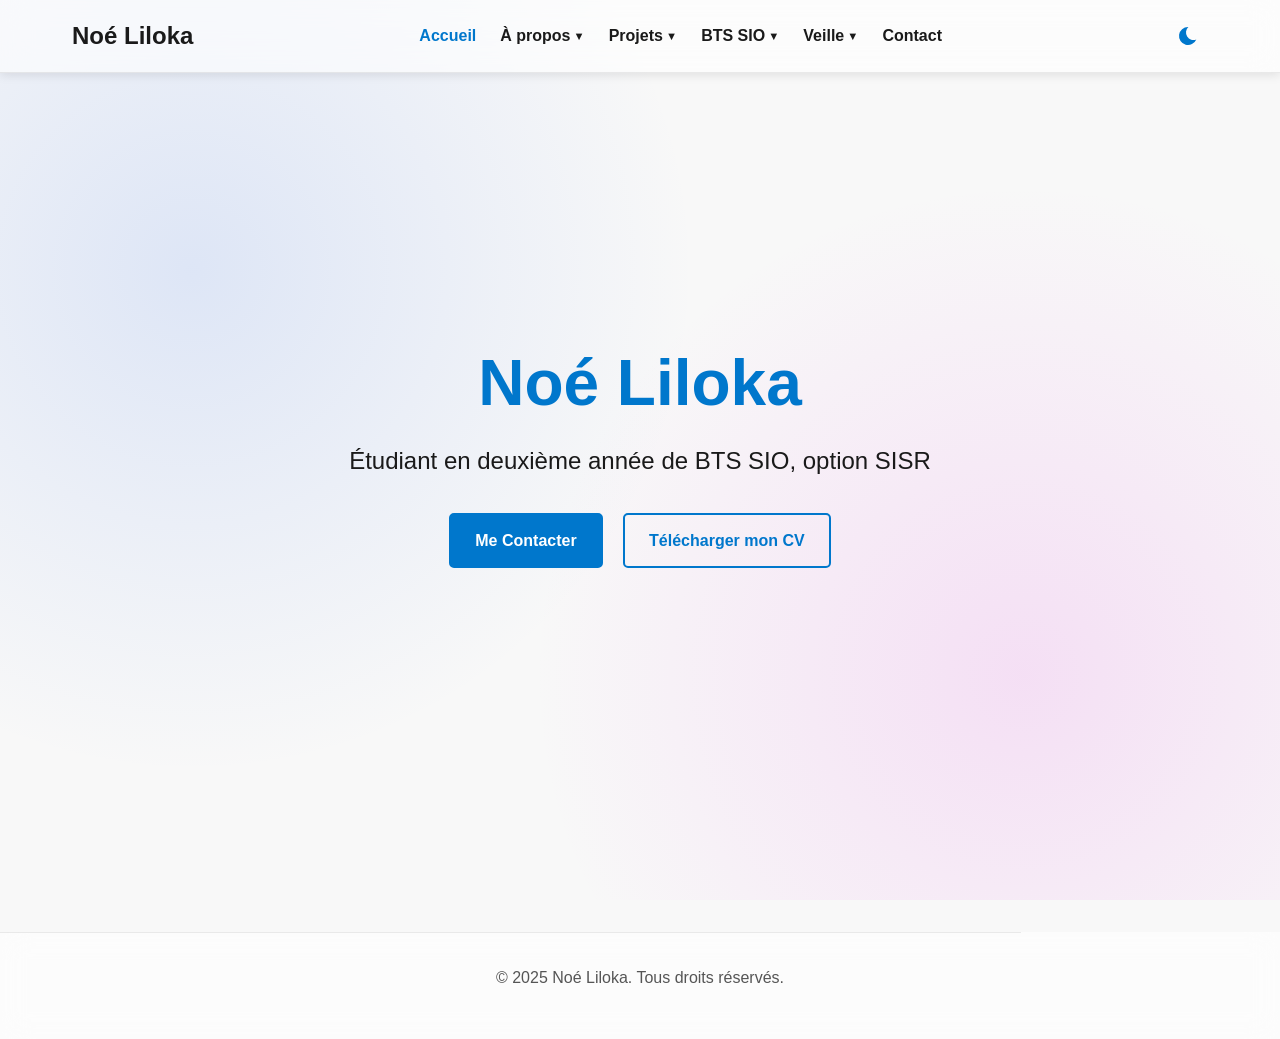
==== index.html @ d0754503 "portfolio" ====
<!DOCTYPE html>
<html lang="fr">
<head>
    <meta charset="UTF-8">
    <meta name="viewport" content="width=device-width, initial-scale=1.0">
    <title>Accueil - Portfolio Noé Liloka</title>
    <link rel="stylesheet" href="style.css">
</head>
<body>
<header>
        <nav>
            <div class="nav-container">
                <a href="index.html" class="nav-logo">Noé Liloka</a>
                <ul>
                    <li><a href="index.html">Accueil</a></li>
                    
                    <li class="dropdown">
                        <a href="apropos.html" class="dropbtn">À propos</a>
                        <div class="dropdown-content">
                            <a href="apropos.html#presentation">Présentation</a>
                            <a href="apropos.html#competences">Compétences</a>
                            <a href="apropos.html#parcours">Parcours</a>
                        </div>
                    </li>

                    <li class="dropdown">
                        <a href="projets.html" class="dropbtn">Projets</a>
                        <div class="dropdown-content">
                            <a href="projets.html#synthese">Synthèse E5</a>
                            <a href="projets.html#projets-detail">Détail Projets</a>
                            <a href="projets.html#doc-competences">Documentations</a>
                        </div>
                    </li>

                    <li class="dropdown">
                        <a href="btssio.html" class="dropbtn">BTS SIO</a>
                        <div class="dropdown-content">
                            <a href="btssio.html#definition">C'est quoi ?</a>
                            <a href="btssio.html#options">Options (SISR)</a>
                            <a href="btssio.html#debouches">Débouchés</a>
                            <a href="btssio.html#monprojet">Mon Projet Post-BTS</a>
                        </div>
                    </li>

                    <li class="dropdown">
                        <a href="veille.html" class="dropbtn">Veille</a>
                        <div class="dropdown-content">
                            <a href="veille.html#intro">Le Jailbreak</a>
                            <a href="veille.html#actu">Actu Console</a>
                            <a href="veille.html#sources">Sources</a>
                        </div>
                    </li>

                    <li><a href="contact.html">Contact</a></li>
                </ul>
                
                <button id="theme-toggle" class="theme-btn" aria-label="Changer de thème">
                    <svg xmlns="http://www.w3.org/2000/svg" viewBox="0 0 24 24"><path d="M12 18a6 6 0 1 1 0-12 6 6 0 0 1 0 12zm0-2a4 4 0 1 0 0-8 4 4 0 0 0 0 8zM11 1h2v3h-2V1zm0 19h2v3h-2v-3zM3.515 4.929l1.414-1.414L7.05 5.636 5.636 7.05 3.515 4.93zM16.95 18.364l1.414-1.414 2.121 2.121-1.414 1.414-2.121-2.121zm2.121-14.85l1.414 1.415-2.121 2.121-1.414-1.414 2.121-2.121zM5.636 16.95l1.414 1.414-2.121 2.121-1.414-1.414 2.121-2.121zM23 11v2h-3v-2h3zM4 11v2H1v-2h3z"/></svg>
                </button>
            </div>
        </nav>
    </header>

    <main>
        <section id="accueil" class="hero">
            <div class="hero-content">
                <h1>Noé Liloka</h1>
                <p>Étudiant en deuxième année de BTS SIO, option SISR</p>
                <a href="contact.html" class="btn">Me Contacter</a>
                <a href="docs/CV_Noe_Liloka.pdf" class="btn btn-secondary" download>Télécharger mon CV</a>
            </div>
        </section>
    </main>

    <footer>
        <p>© 2025 Noé Liloka. Tous droits réservés.</p>
    </footer>

    <script src="script.js"></script>
</body>
</html>
---- style.css ----
/* =================================================================== */
/* 1. Variables de Thème (Mode Sombre par défaut)
/* =================================================================== */
:root {
    /* Polices et Couleurs de base */
    
    /* MODIFICATION : Police d'écriture style iOS (San Francisco) */
    --font-main: -apple-system, BlinkMacSystemFont, "Segoe UI", Roboto, Helvetica, Arial, sans-serif;
    
    --primary-color: #00aaff;
    --primary-hover: #0088cc;
    --text-color: #f0f0f0;
    --text-secondary: #aaaaaa;
    
    /* --- NOUVEAU : Thème "Glass" --- */
    
    /* Le fond uni derrière les blobs */
    --bg-color: #121212;
    
    /* Les blobs de couleur en fond */
    --bg-blobs: radial-gradient(circle at 15% 30%, hsla(220, 80%, 50%, 0.2), transparent 40%),
                radial-gradient(circle at 80% 75%, hsla(300, 70%, 50%, 0.2), transparent 40%);
    
    /* Les propriétés du "verre" */
    --glass-bg: rgba(30, 30, 30, 0.65); /* Fond de la carte en verre */
    --glass-border: rgba(255, 255, 255, 0.08); /* Bordure du verre */
    --glass-blur: 15px; /* Intensité du flou */
    
    --shadow-color: rgba(0, 0, 0, 0.3);
    --theme-transition: background-color 0.3s ease, color 0.3s ease;
}

/* =================================================================== */
/* 2. Mode Clair
/* =================================================================== */
body.light-mode {
    --primary-color: #0077cc;
    --primary-hover: #0055aa;
    --text-color: #1a1a1a;
    --text-secondary: #555555;

    /* --- NOUVEAU : Thème "Glass" Clair --- */
    --bg-color: #f8f8f8;
    
    --bg-blobs: radial-gradient(circle at 15% 30%, hsla(220, 80%, 60%, 0.15), transparent 40%),
                radial-gradient(circle at 80% 75%, hsla(300, 70%, 60%, 0.15), transparent 40%);
    
    --glass-bg: rgba(255, 255, 255, 0.6);
    --glass-border: rgba(0, 0, 0, 0.08);
    --glass-blur: 15px;
    
    --shadow-color: rgba(0, 0, 0, 0.1);
}

/* =================================================================== */
/* 3. Styles de Base
/* =================================================================== */
* {
    margin: 0;
    padding: 0;
    box-sizing: border-box;
}

html {
    scroll-behavior: smooth;
}

body {
    /* La police définie dans :root est appliquée automatiquement */
    font-family: var(--font-main);
    background-color: var(--bg-color);
    color: var(--text-color);
    line-height: 1.6;
    transition: var(--theme-transition);
    
    /* Application du fond avec les blobs */
    background-image: var(--bg-blobs);
    background-attachment: fixed;
    background-position: center;
    background-size: cover;
}

/* ... (Le reste de votre fichier CSS reste exactement le même) ... */

.container {
    max-width: 1000px;
    margin: 0 auto;
    padding: 4rem 2rem;
}

/* S'assure que le contenu ne passe pas sous le header */
main > section.container:first-of-type {
    padding-top: 10rem;
}

h1, h2, h3 {
    margin-bottom: 1rem;
    color: var(--primary-color);
    transition: color 0.3s ease;
}

h2 {
    font-size: 2.5rem;
    border-bottom: 2px solid var(--primary-color);
    display: inline-block;
    padding-bottom: 0.5rem;
    margin-bottom: 2rem;
    transition: border-color 0.3s ease;
}

p {
    margin-bottom: 1rem;
    color: var(--text-secondary);
    transition: color 0.3s ease;
}
.section-subtitle {
    font-size: 1.1rem;
    color: var(--text-secondary);
    margin-top: -1.5rem;
    margin-bottom: 2rem;
}

a {
    color: var(--primary-color);
    text-decoration: none;
}

ul {
    list-style: none;
    padding-left: 0;
}

/* =================================================================== */
/* 4. Header & Navigation (Style Verre)
/* =================================================================== */
header {
    /* Style Verre */
    background-color: var(--glass-bg);
    backdrop-filter: blur(var(--glass-blur));
    -webkit-backdrop-filter: blur(var(--glass-blur));
    border-bottom: 1px solid var(--glass-border);
    
    padding: 1rem 0;
    position: fixed;
    width: 100%;
    top: 0;
    z-index: 1000;
    box-shadow: 0 2px 10px var(--shadow-color);
    transition: background-color 0.3s ease, border-color 0.3s ease;
}

.nav-container {
    max-width: 1200px;
    margin: 0 auto;
    padding: 0 2rem;
    display: flex;
    justify-content: space-between;
    align-items: center;
}

.nav-logo {
    font-size: 1.5rem;
    font-weight: bold;
    color: var(--text-color);
    transition: color 0.3s ease;
}

header nav ul {
    display: flex;
    gap: 1.5rem;
    flex-wrap: wrap;
}

header nav ul li a {
    color: var(--text-color);
    font-weight: bold;
    transition: color 0.3s ease;
}

header nav ul li a:hover,
header nav ul li a.active {
    color: var(--primary-color);
}

/* Bouton Theme Toggle */
.theme-btn {
    background: transparent;
    border: none;
    cursor: pointer;
    padding: 0.5rem;
    display: flex;
    align-items: center;
    justify-content: center;
    border-radius: 50%;
    transition: background-color 0.3s ease, transform 0.3s ease;
}

.theme-btn:hover {
    background-color: rgba(255, 255, 255, 0.1);
    transform: rotate(15deg);
}

.theme-btn svg {
    width: 24px;
    height: 24px;
    fill: var(--primary-color); /* L'icône prend la couleur du thème */
    transition: fill 0.3s ease;
}

/* =================================================================== */
/* 5. Sections
/* =================================================================== */

/* Section Hero (Accueil) */
.hero {
    height: 100vh;
    display: flex;
    align-items: center;
    justify-content: center;
    text-align: center;
    /* Le fond est maintenant transparent pour voir les blobs */
    padding: 0 2rem;
}
.hero-content h1 { font-size: 4rem; margin-bottom: 0.5rem; }
.hero-content p { font-size: 1.5rem; color: var(--text-color); margin-bottom: 2rem; }

/* Boutons */
.btn {
    display: inline-block;
    padding: 0.8rem 1.5rem;
    background-color: var(--primary-color);
    color: #fff;
    border: 2px solid var(--primary-color);
    border-radius: 5px;
    font-weight: bold;
    transition: background-color 0.3s ease, color 0.3s ease;
    margin: 0 0.5rem;
}
.btn:hover { background-color: var(--primary-hover); border-color: var(--primary-hover); }

.btn-secondary {
    background-color: transparent;
    color: var(--primary-color);
}
.btn-secondary:hover { background-color: var(--primary-color); color: #fff; }

/* =================================================================== */
/* 6. Cartes & Contenus (Style Verre)
/* =================================================================== */

/* Style de base pour toutes les "cartes" en verre */
.project-card,
.bts-card,
.timeline-content,
.excel-preview,
.contact-form-container {
    background-color: var(--glass-bg);
    backdrop-filter: blur(var(--glass-blur));
    -webkit-backdrop-filter: blur(var(--glass-blur));
    border: 1px solid var(--glass-border);
    border-radius: 12px;
    padding: 1.5rem;
    transition: background-color 0.3s ease, border-color 0.3s ease, transform 0.3s ease;
    box-shadow: 0 5px 15px var(--shadow-color);
}

.project-card:hover,
.bts-card:hover,
.timeline-content:hover {
    transform: translateY(-5px);
}

/* Compétences */
.skills-grid { display: flex; flex-wrap: wrap; gap: 1rem; margin-bottom: 2rem; }

.skill-tag,
.skill-tag-link {
    /* Style Verre */
    background-color: var(--glass-bg);
    backdrop-filter: blur(5px); /* Flou plus léger pour les tags */
    -webkit-backdrop-filter: blur(5px);
    border: 1px solid var(--glass-border);
    
    color: var(--text-color);
    padding: 0.5rem 1rem;
    border-radius: 5px;
    font-weight: bold;
    transition: all 0.3s ease;
}
.skill-tag-link:hover {
    background-color: var(--primary-color);
    color: #fff;
    border-color: var(--primary-color);
    transform: translateY(-2px);
}


/* Projets */
.project-grid { display: grid; grid-template-columns: repeat(auto-fit, minmax(300px, 1fr)); gap: 1.5rem; }
.project-card {
    border-left: 4px solid var(--primary-color); /* On garde la bordure de couleur */
    display: flex;
    flex-direction: column;
}
.project-card h3 { color: var(--text-color); }
.project-card p { flex-grow: 1; }
.project-link {
    background-color: var(--primary-color);
    color: #fff;
    text-align: center;
    padding: 0.5rem;
    border-radius: 5px;
    margin-top: 1rem;
    font-weight: bold;
    transition: background-color 0.3s ease;
}
.project-link:hover { background-color: var(--primary-hover); }

/* Section BTS SIO */
.bts-grid { display: grid; grid-template-columns: 1fr; gap: 1.5rem; }
.bts-card h3 {
    color: var(--primary-color);
    border-bottom: 2px solid var(--border-color);
    padding-bottom: 0.5rem;
}
.bts-card ul { list-style: disc; padding-left: 20px; color: var(--text-secondary); }
.highlight-sisr { color: var(--primary-color); font-weight: bold; }
@media (min-width: 900px) {
    .bts-grid { grid-template-columns: repeat(3, 1fr); }
}

/* Section Veille & A Propos */
#apropos ul, #veille ul {
    list-style: disc;
    padding-left: 20px;
    color: var(--text-secondary);
}

/* Section Parcours (Timeline) */
.timeline { position: relative; max-width: 800px; margin: 0 auto; }
.timeline::after {
    content: ''; position: absolute; width: 4px;
    /* Fond de la ligne en verre */
    background-color: var(--glass-bg);
    backdrop-filter: blur(2px);
    -webkit-backdrop-filter: blur(2px);
    border: 1px solid var(--glass-border);
    
    top: 0; bottom: 0; left: 50%; margin-left: -2px;
    border-radius: 2px;
}
.timeline-item { padding: 10px 40px; position: relative; background-color: inherit; width: 50%; }
.timeline-item:nth-child(odd) { left: 0; padding-right: 70px; text-align: right; }
.timeline-item:nth-child(even) { left: 50%; padding-left: 70px; }
.timeline-item::after {
    content: ''; position: absolute; width: 20px; height: 20px;
    right: -10px; 
    background-color: var(--bg-color); /* Point de la couleur du fond */
    border: 4px solid var(--primary-color);
    top: 20px; border-radius: 50%; z-index: 1;
    transition: background-color 0.3s ease;
}
.timeline-item:nth-child(even)::after { left: -10px; }
.timeline-content {
    padding: 20px;
    position: relative;
    /* Propriétés de verre déjà appliquées en haut */
}
.timeline-content h3 { color: var(--text-color); }
.timeline-content p { color: var(--text-secondary); }
.timeline-content ul { list-style: disc; padding-left: 20px; text-align: left; }

/* Effet hover logo Timeline */
.timeline-logo {
    position: absolute;
    top: 20px;
    right: 20px;
    width: 80px;
    height: auto;
    opacity: 0;
    transition: opacity 0.4s ease-in-out, transform 0.4s ease-in-out;
    transform: scale(0.9);
    border-radius: 5px;
    background-color: #fff;
    padding: 5px;
    box-shadow: 0 4px 10px rgba(0,0,0,0.1);
}
.timeline-item:nth-child(odd) .timeline-logo { right: auto; left: 20px; }
.timeline-content:hover .timeline-logo { opacity: 1; transform: scale(1); }


/* Contact & Footer */
.contact-info p { font-size: 1.1rem; color: var(--text-color); }
footer {
    text-align: center; padding: 2rem;
    background-color: var(--glass-bg);
    backdrop-filter: blur(var(--glass-blur));
    -webkit-backdrop-filter: blur(var(--glass-blur));
    border-top: 1px solid var(--glass-border);
    margin-top: 2rem; 
    color: var(--text-secondary);
    transition: var(--theme-transition);
}

/* Effet d'apparition au scroll */
.reveal { opacity: 0; transform: translateY(30px); transition: opacity 0.8s ease, transform 0.8s ease; }
.reveal.visible { opacity: 1; transform: translateY(0); }

/* =================================================================== */
/* 7. Styles (Documentation, Contact, etc.)
/* =================================================================== */

/* --- Page Documentation --- */
.excel-preview {
    width: 100%;
    min-height: 300px;
    /* Verre déjà appliqué */
    border: 1px solid var(--glass-border);
    display: flex;
    flex-direction: column;
    align-items: center;
    justify-content: center;
    color: var(--text-secondary);
    margin-bottom: 1.5rem;
    overflow: hidden;
}
.excel-preview img {
    width: 100%;
    height: 100%;
    object-fit: cover;
    opacity: 0.8;
}

/* --- Page BTS SIO --- */
.card-divider {
    border: 0;
    height: 1px;
    background-color: var(--glass-border);
    margin: 1.5rem 0;
}

/* --- Page Contact --- */
.contact-grid { display: grid; grid-template-columns: 1fr; gap: 2.5rem; }
@media (min-width: 768px) {
    .contact-grid { grid-template-columns: 1fr 1fr; }
}

.social-links { margin-top: 2rem; }
.linkedin-link {
    display: inline-flex;
    align-items: center;
    gap: 0.5rem;
    padding: 0.5rem 1rem;
    border: 2px solid var(--glass-border);
    border-radius: 5px;
    color: var(--text-secondary);
    font-weight: bold;
    transition: all 0.3s ease;
}
.linkedin-link svg { fill: var(--text-secondary); transition: fill 0.3s ease; }
.linkedin-link:hover { color: var(--primary-color); border-color: var(--primary-color); }
.linkedin-link:hover svg { fill: var(--primary-color); }

/* Formulaire de Contact (Style Verre) */
.contact-form-container {
    /* Verre déjà appliqué */
    padding: 2rem;
}
.contact-form-container p { color: var(--text-color); }
.form-group { margin-bottom: 1.5rem; }
.form-group label { display: block; margin-bottom: 0.5rem; font-weight: bold; color: var(--text-secondary); }

.form-group input[type="email"],
.form-group input[type="text"],
.form-group textarea {
    width: 100%;
    padding: 0.8rem;
    border: 1px solid var(--glass-border);
    
    /* Style Verre pour les champs */
    background-color: var(--glass-bg);
    backdrop-filter: blur(5px);
    -webkit-backdrop-filter: blur(5px);
    
    color: var(--text-color);
    border-radius: 5px;
    transition: var(--theme-transition), border-color 0.3s ease;
}

.form-group input[type="email"]:focus,
.form-group input[type="text"]:focus,
.form-group textarea:focus {
    outline: none;
    border-color: var(--primary-color);
}

/* =================================================================== */
/* 8. Responsive Design
/* =================================================================== */
@media (max-width: 768px) {
    .nav-container { flex-direction: column; gap: 1rem; }
    header nav ul { justify-content: center; gap: 0.5rem 1rem; }
    .hero-content h1 { font-size: 2.5rem; }
    .hero-content p { font-size: 1.2rem; }

    /* Timeline sur mobile */
    .timeline::after { left: 30px; }
    .timeline-item { width: 100%; padding-left: 70px; padding-right: 25px; }
    .timeline-item:nth-child(odd),
    .timeline-item:nth-child(even) {
        left: 0; text-align: left; padding-left: 70px;
    }
    .timeline-item::after { left: 20px; }
    
    /* Logo timeline sur mobile */
    .timeline-logo { top: 10px; right: 10px; width: 60px; }
    .timeline-item:nth-child(odd) .timeline-logo,
    .timeline-item:nth-child(even) .timeline-logo {
        left: auto; right: 10px;
    }
}
/* =================================================================== */
/* 9. Styles Mise à Jour E5 (Cartes Projets Contextualisées)
/* =================================================================== */

/* Permet à une carte de prendre toute la largeur si nécessaire */
.full-width-card {
    grid-column: 1 / -1; /* Prend toute la largeur de la grille */
    display: flex;
    flex-direction: column;
    text-align: left;
}

.context-label {
    color: var(--primary-color);
    font-weight: bold;
    text-transform: uppercase;
    font-size: 0.9rem;
    letter-spacing: 1px;
}

.project-details-list {
    list-style: none;
    padding: 0;
    margin-top: 1rem;
}

.project-details-list li {
    background-color: rgba(255, 255, 255, 0.05); /* Légère surbrillance */
    margin-bottom: 1rem;
    padding: 1rem;
    border-radius: 8px;
    border-left: 3px solid var(--text-secondary);
}

.project-details-list li strong {
    color: var(--text-color);
    display: block;
    margin-bottom: 0.5rem;
}

.doc-link {
    display: inline-block;
    margin-top: 0.5rem;
    font-size: 0.9rem;
    font-weight: bold;
    text-decoration: underline;
    color: var(--primary-color);
}
.doc-link:hover {
    color: var(--primary-hover);
}

/* Ajustement responsive pour les grosses cartes */
@media (max-width: 768px) {
    .full-width-card {
        padding: 1rem;
    }
}
/* AJOUTS POUR LA SYNTHÈSE E5 ET DOCUMENTATION */

/* Styles pour le Tableau de Synthèse */
.synthesis-table {
    width: 100%;
    border-collapse: collapse;
    margin: 2rem 0;
    font-size: 0.9rem;
    box-shadow: 0 4px 8px var(--shadow-color);
    background-color: var(--card-color);
    border-radius: 8px;
    overflow: hidden; 
}
.synthesis-table th, .synthesis-table td {
    padding: 12px 15px;
    text-align: center;
    border: 1px solid var(--border-color);
    vertical-align: middle;
}
.synthesis-table th {
    background-color: var(--primary-color);
    color: white;
    font-weight: bold;
    text-transform: uppercase;
    font-size: 0.8rem;
    vertical-align: top;
}
.synthesis-table td {
    color: var(--text-color);
    transition: var(--theme-transition);
}
.synthesis-table tr:nth-child(even) {
    background-color: #383838; /* Slight difference for dark mode */
}
body.light-mode .synthesis-table tr:nth-child(even) {
    background-color: #f9f9f9; /* Slight difference for light mode */
}
.synthesis-table .project-title {
    text-align: left;
    font-weight: bold;
    min-width: 200px;
}
.synthesis-table .competency-check {
    font-size: 1.2rem;
    color: var(--primary-color); /* Utilise la couleur primaire pour les checks */
    font-weight: bold;
}

/* Styles pour la section Documentation des Compétences */
.documentation-grid {
    display: grid;
    grid-template-columns: repeat(auto-fit, minmax(300px, 1fr));
    gap: 2rem;
    margin-top: 2rem;
}
.documentation-card {
    background-color: var(--card-color);
    padding: 25px;
    border-radius: 8px;
    box-shadow: 0 4px 8px var(--shadow-color);
    border-left: 5px solid var(--primary-color);
    transition: transform 0.3s ease, background-color 0.3s ease, border-color 0.3s ease;
}
.documentation-card:hover {
    transform: translateY(-5px);
}
.documentation-card h3 {
    color: var(--primary-color);
    font-size: 1.5rem;
    margin-bottom: 0.5rem;
}
.documentation-card p {
    color: var(--text-secondary);
    margin-bottom: 1rem;
}

/* Fin des ajouts */

/* Reste du fichier CSS inchangé (omitted for brevity) */
/* =================================================================== */
/* 10. Styles Menus Déroulants (Dropdowns)
/* =================================================================== */

/* Conteneur du menu déroulant */
.dropdown {
    position: relative;
    display: inline-block;
}

/* Le contenu du menu (caché par défaut) */
.dropdown-content {
    display: none;
    position: absolute;
    background-color: var(--glass-bg);
    backdrop-filter: blur(var(--glass-blur));
    -webkit-backdrop-filter: blur(var(--glass-blur));
    border: 1px solid var(--glass-border);
    min-width: 200px;
    box-shadow: 0 8px 16px var(--shadow-color);
    border-radius: 8px;
    z-index: 1000;
    top: 100%; /* Juste en dessous du lien */
    left: 0;
    padding: 0.5rem 0;
}

/* Les liens dans le menu déroulant */
.dropdown-content a {
    color: var(--text-color);
    padding: 12px 16px;
    text-decoration: none;
    display: block;
    text-align: left;
    transition: background-color 0.3s ease;
}

/* Effet au survol des liens du menu */
.dropdown-content a:hover {
    background-color: rgba(255, 255, 255, 0.1);
    color: var(--primary-color);
}

/* Afficher le menu au survol du parent */
.dropdown:hover .dropdown-content {
    display: block;
}

/* Petit indicateur (flèche) à côté du lien principal */
.dropbtn::after {
    content: ' ▼';
    font-size: 0.7em;
    vertical-align: middle;
}
/* Styles pour les images vitrines des projets */
.project-image-container {
    width: 100%;
    height: 200px; /* Hauteur fixe pour uniformiser */
    overflow: hidden;
    border-radius: 8px;
    margin-bottom: 1rem;
    border: 1px solid var(--glass-border);
    background-color: rgba(0,0,0,0.2);
    display: flex;
    align-items: center;
    justify-content: center;
}

.project-showcase-img {
    width: 100%;
    height: 100%;
    object-fit: cover; /* L'image remplit le cadre sans déformation */
    transition: transform 0.5s ease;
}

.project-card:hover .project-showcase-img {
    transform: scale(1.05); /* Zoom léger au survol */
}

/* Texte spécifique pour le contexte */
.project-context {
    font-style: italic;
    color: var(--text-secondary);
    border-left: 3px solid var(--primary-color);
    padding-left: 1rem;
    margin-bottom: 1.5rem;
}
/* =================================================================== */
/* 11. Styles pour les Images de Réalisation (Vitrines)
/* =================================================================== */

.realization-img-wrapper {
    margin-top: 10px;
    margin-bottom: 5px;
    border-radius: 8px;
    overflow: hidden;
    border: 1px solid var(--glass-border);
    background-color: rgba(0,0,0,0.1);
    max-width: 100%; /* S'adapte à la largeur de la carte */
}

.realization-img {
    width: 100%;
    height: auto;
    display: block;
    object-fit: cover;
    max-height: 250px; /* Limite la hauteur pour ne pas casser la page */
    transition: transform 0.3s ease;
}

.realization-img:hover {
    transform: scale(1.02);
}

.doc-note {
    font-size: 0.85rem;
    color: var(--text-secondary);
    display: block;
    margin-top: 5px;
}
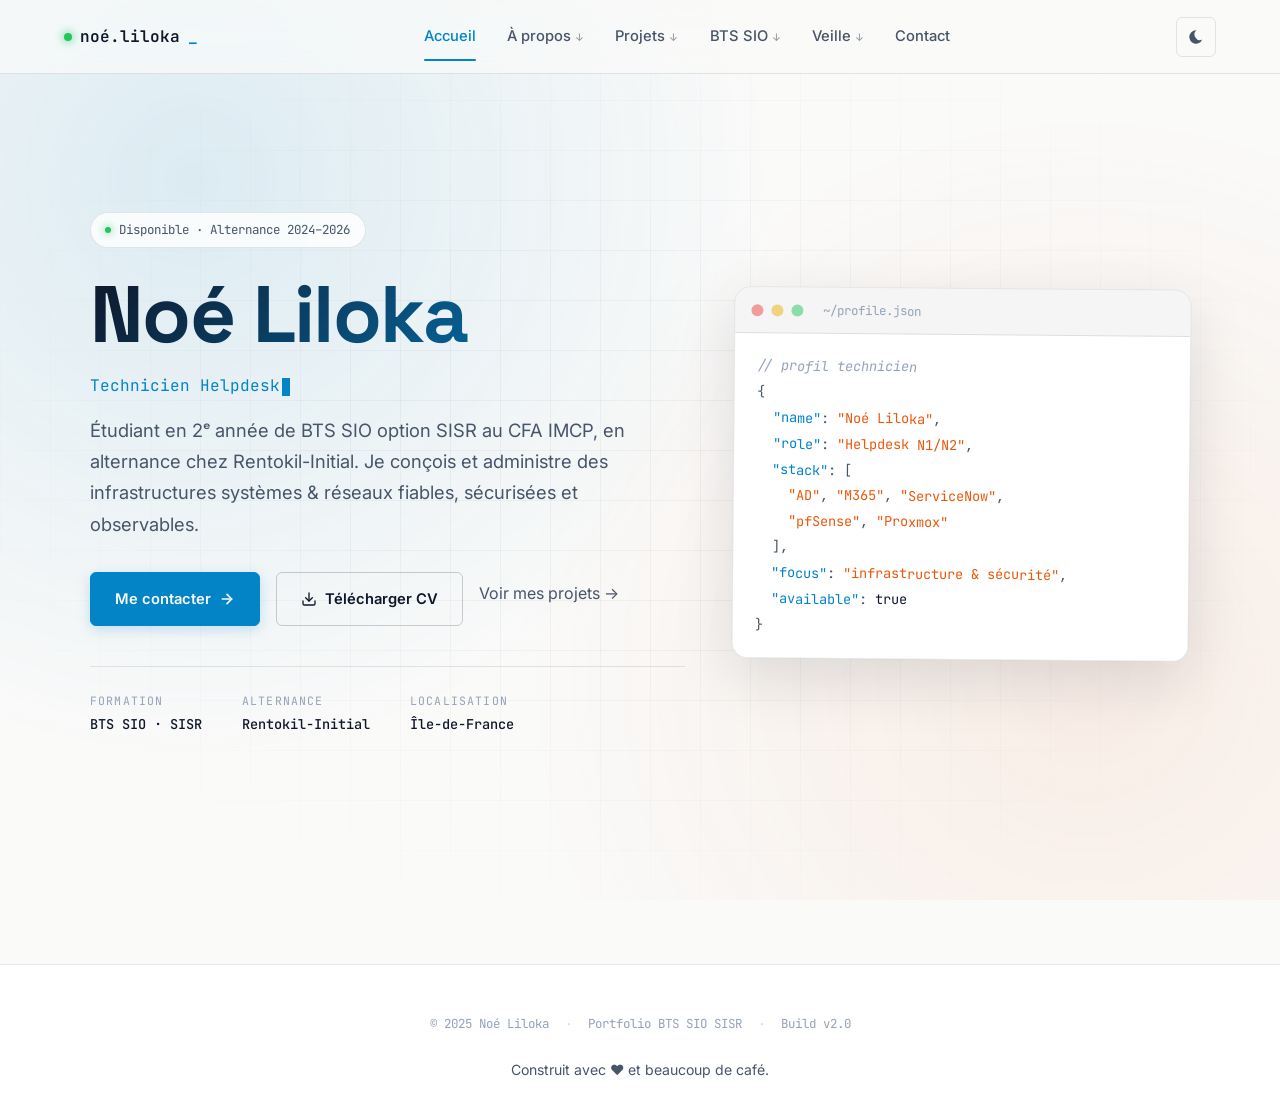
==== commit c1e42856: "Mise à jour du portfolio Co-Authored-By: Claude Sonnet 4.6 <noreply@anthropic.com>" ====
--- a/index.html
+++ b/index.html
@@ -3,17 +3,20 @@
 <head>
     <meta charset="UTF-8">
     <meta name="viewport" content="width=device-width, initial-scale=1.0">
-    <title>Accueil - Portfolio Noé Liloka</title>
+    <meta name="description" content="Portfolio de Noé Liloka, étudiant en BTS SIO option SISR. Alternance technicien helpdesk chez Rentokil-Initial.">
+    <title>Noé Liloka — Portfolio BTS SIO SISR</title>
     <link rel="stylesheet" href="style.css">
 </head>
 <body>
-<header>
+    <a href="#main-content" class="skip-link">Aller au contenu principal</a>
+    <div class="scroll-progress" aria-hidden="true"></div>
+
+    <header>
         <nav>
             <div class="nav-container">
-                <a href="index.html" class="nav-logo">Noé Liloka</a>
+                <a href="index.html" class="nav-logo">noé.liloka<span style="color:var(--accent);">_</span></a>
                 <ul>
                     <li><a href="index.html">Accueil</a></li>
-                    
                     <li class="dropdown">
                         <a href="apropos.html" class="dropbtn">À propos</a>
                         <div class="dropdown-content">
@@ -22,58 +25,120 @@
                             <a href="apropos.html#parcours">Parcours</a>
                         </div>
                     </li>
-
                     <li class="dropdown">
                         <a href="projets.html" class="dropbtn">Projets</a>
                         <div class="dropdown-content">
-                            <a href="projets.html#synthese">Synthèse E5</a>
-                            <a href="projets.html#projets-detail">Détail Projets</a>
-                            <a href="projets.html#doc-competences">Documentations</a>
+                            <a href="projets.html#synthese">Tableau de synthèse</a>
+                            <a href="projets.html#documentation">Documentations</a>
                         </div>
                     </li>
-
                     <li class="dropdown">
                         <a href="btssio.html" class="dropbtn">BTS SIO</a>
                         <div class="dropdown-content">
                             <a href="btssio.html#definition">C'est quoi ?</a>
                             <a href="btssio.html#options">Options (SISR)</a>
                             <a href="btssio.html#debouches">Débouchés</a>
-                            <a href="btssio.html#monprojet">Mon Projet Post-BTS</a>
+                            <a href="btssio.html#monprojet">Mon projet post-BTS</a>
                         </div>
                     </li>
-
                     <li class="dropdown">
                         <a href="veille.html" class="dropbtn">Veille</a>
                         <div class="dropdown-content">
-                            <a href="veille.html#intro">Le Jailbreak</a>
-                            <a href="veille.html#actu">Actu Console</a>
+                            <a href="veille.html#intro">L'émulation</a>
+                            <a href="veille.html#actu">Actu & juridique</a>
                             <a href="veille.html#sources">Sources</a>
                         </div>
                     </li>
-
                     <li><a href="contact.html">Contact</a></li>
                 </ul>
-                
-                <button id="theme-toggle" class="theme-btn" aria-label="Changer de thème">
-                    <svg xmlns="http://www.w3.org/2000/svg" viewBox="0 0 24 24"><path d="M12 18a6 6 0 1 1 0-12 6 6 0 0 1 0 12zm0-2a4 4 0 1 0 0-8 4 4 0 0 0 0 8zM11 1h2v3h-2V1zm0 19h2v3h-2v-3zM3.515 4.929l1.414-1.414L7.05 5.636 5.636 7.05 3.515 4.93zM16.95 18.364l1.414-1.414 2.121 2.121-1.414 1.414-2.121-2.121zm2.121-14.85l1.414 1.415-2.121 2.121-1.414-1.414 2.121-2.121zM5.636 16.95l1.414 1.414-2.121 2.121-1.414-1.414 2.121-2.121zM23 11v2h-3v-2h3zM4 11v2H1v-2h3z"/></svg>
-                </button>
+                <div style="display:flex;gap:0.5rem;align-items:center;">
+                    <button id="theme-toggle" class="theme-btn" aria-label="Changer de thème"></button>
+                    <button id="menu-toggle" class="menu-toggle" aria-label="Ouvrir le menu" aria-expanded="false">
+                        <span></span><span></span><span></span>
+                    </button>
+                </div>
             </div>
         </nav>
     </header>
 
-    <main>
-        <section id="accueil" class="hero">
+    <main id="main-content">
+        <section class="hero">
             <div class="hero-content">
-                <h1>Noé Liloka</h1>
-                <p>Étudiant en deuxième année de BTS SIO, option SISR</p>
-                <a href="contact.html" class="btn">Me Contacter</a>
-                <a href="docs/CV_Noe_Liloka.pdf" class="btn btn-secondary" download>Télécharger mon CV</a>
+                <div class="hero-text">
+                    <span class="hero-status">Disponible · Alternance 2024–2026</span>
+                    <h1>Noé Liloka</h1>
+                    <div class="hero-role" data-typing='["Technicien Helpdesk N1/N2","Étudiant BTS SIO · SISR","Futur Admin Système & Réseau"]'>
+                        <span class="typed-text"></span><span class="cursor"></span>
+                    </div>
+                    <p class="hero-description">
+                        Étudiant en 2ᵉ année de BTS SIO option SISR au CFA IMCP, en alternance chez Rentokil-Initial.
+                        Je conçois et administre des infrastructures systèmes &amp; réseaux fiables, sécurisées et observables.
+                    </p>
+
+                    <div class="hero-actions">
+                        <a href="contact.html" class="btn">
+                            Me contacter
+                            <svg width="16" height="16" viewBox="0 0 24 24" fill="none" stroke="currentColor" stroke-width="2.5" stroke-linecap="round" stroke-linejoin="round"><line x1="5" y1="12" x2="19" y2="12"/><polyline points="12 5 19 12 12 19"/></svg>
+                        </a>
+                        <a href="https://drive.google.com/uc?export=download&id=1x3HDel_hjvMZVQMm6j3QHozGzE9R-lCF" class="btn btn-secondary">
+                            <svg width="16" height="16" viewBox="0 0 24 24" fill="none" stroke="currentColor" stroke-width="2" stroke-linecap="round" stroke-linejoin="round"><path d="M21 15v4a2 2 0 0 1-2 2H5a2 2 0 0 1-2-2v-4"/><polyline points="7 10 12 15 17 10"/><line x1="12" y1="15" x2="12" y2="3"/></svg>
+                            Télécharger CV
+                        </a>
+                        <a href="projets.html" class="btn-ghost">
+                            Voir mes projets →
+                        </a>
+                    </div>
+
+                    <div class="hero-meta">
+                        <div class="hero-meta-item">
+                            <span class="label">Formation</span>
+                            <span class="value">BTS SIO · SISR</span>
+                        </div>
+                        <div class="hero-meta-item">
+                            <span class="label">Alternance</span>
+                            <span class="value">Rentokil-Initial</span>
+                        </div>
+                        <div class="hero-meta-item">
+                            <span class="label">Localisation</span>
+                            <span class="value">Île-de-France</span>
+                        </div>
+                    </div>
+                </div>
+
+                <aside class="hero-card" aria-label="Carte de profil">
+                    <div class="hero-card-header">
+                        <span class="dot"></span><span class="dot"></span><span class="dot"></span>
+                        <span class="filename">~/profile.json</span>
+                    </div>
+                    <div class="hero-card-body">
+                        <span class="line"><span class="com">// profil technicien</span></span>
+                        <span class="line">{</span>
+                        <span class="line">&nbsp;&nbsp;<span class="key">"name"</span>: <span class="str">"Noé Liloka"</span>,</span>
+                        <span class="line">&nbsp;&nbsp;<span class="key">"role"</span>: <span class="str">"Helpdesk N1/N2"</span>,</span>
+                        <span class="line">&nbsp;&nbsp;<span class="key">"stack"</span>: [</span>
+                        <span class="line">&nbsp;&nbsp;&nbsp;&nbsp;<span class="str">"AD"</span>, <span class="str">"M365"</span>, <span class="str">"ServiceNow"</span>,</span>
+                        <span class="line">&nbsp;&nbsp;&nbsp;&nbsp;<span class="str">"pfSense"</span>, <span class="str">"Proxmox"</span></span>
+                        <span class="line">&nbsp;&nbsp;],</span>
+                        <span class="line">&nbsp;&nbsp;<span class="key">"focus"</span>: <span class="str">"infrastructure & sécurité"</span>,</span>
+                        <span class="line">&nbsp;&nbsp;<span class="key">"available"</span>: <span class="val">true</span></span>
+                        <span class="line">}</span>
+                    </div>
+                </aside>
             </div>
         </section>
     </main>
 
     <footer>
-        <p>© 2025 Noé Liloka. Tous droits réservés.</p>
+        <div class="footer-content">
+            <div class="footer-meta">
+                <span>© 2025 Noé Liloka</span>
+                <span class="sep">·</span>
+                <span>Portfolio BTS SIO SISR</span>
+                <span class="sep">·</span>
+                <span>Build v2.0</span>
+            </div>
+            <p>Construit avec ❤️ et beaucoup de café.</p>
+        </div>
     </footer>
 
     <script src="script.js"></script>
--- a/style.css
+++ b/style.css
@@ -1,61 +1,87 @@
 /* =================================================================== */
-/* 1. Variables de Thème (Mode Sombre par défaut)
+/* PORTFOLIO NOÉ LILOKA — Refonte UX/UI                                */
+/* Direction : "Tech Editorial" — typographie expressive + accents néon */
+/* =================================================================== */
+
+@import url('https://fonts.googleapis.com/css2?family=Space+Grotesk:wght@400;500;600;700&family=JetBrains+Mono:wght@400;500;600&family=Inter:wght@400;500;600&display=swap');
+
+/* =================================================================== */
+/* 1. Variables — Thème Sombre par défaut
 /* =================================================================== */
 :root {
-    /* Polices et Couleurs de base */
-    
-    /* MODIFICATION : Police d'écriture style iOS (San Francisco) */
-    --font-main: -apple-system, BlinkMacSystemFont, "Segoe UI", Roboto, Helvetica, Arial, sans-serif;
-    
-    --primary-color: #00aaff;
-    --primary-hover: #0088cc;
-    --text-color: #f0f0f0;
-    --text-secondary: #aaaaaa;
-    
-    /* --- NOUVEAU : Thème "Glass" --- */
-    
-    /* Le fond uni derrière les blobs */
-    --bg-color: #121212;
-    
-    /* Les blobs de couleur en fond */
-    --bg-blobs: radial-gradient(circle at 15% 30%, hsla(220, 80%, 50%, 0.2), transparent 40%),
-                radial-gradient(circle at 80% 75%, hsla(300, 70%, 50%, 0.2), transparent 40%);
-    
-    /* Les propriétés du "verre" */
-    --glass-bg: rgba(30, 30, 30, 0.65); /* Fond de la carte en verre */
-    --glass-border: rgba(255, 255, 255, 0.08); /* Bordure du verre */
-    --glass-blur: 15px; /* Intensité du flou */
-    
-    --shadow-color: rgba(0, 0, 0, 0.3);
-    --theme-transition: background-color 0.3s ease, color 0.3s ease;
+    /* Typographie */
+    --font-display: 'Space Grotesk', system-ui, sans-serif;
+    --font-body: 'Inter', system-ui, sans-serif;
+    --font-mono: 'JetBrains Mono', 'Courier New', monospace;
+
+    /* Couleurs — palette tech */
+    --accent: #38bdf8;            /* cyan principal */
+    --accent-glow: #38bdf855;
+    --accent-2: #f97316;          /* orange — accent secondaire */
+    --accent-2-glow: #f9731622;
+    --success: #22c55e;
+
+    --bg-base: #0a0e1a;
+    --bg-elevated: #111827;
+    --bg-card: rgba(17, 24, 39, 0.6);
+    --bg-card-hover: rgba(17, 24, 39, 0.85);
+
+    --border: rgba(148, 163, 184, 0.12);
+    --border-strong: rgba(148, 163, 184, 0.25);
+    --border-accent: rgba(56, 189, 248, 0.4);
+
+    --text-primary: #f1f5f9;
+    --text-secondary: #94a3b8;
+    --text-muted: #64748b;
+
+    /* Effets */
+    --grid-color: rgba(148, 163, 184, 0.05);
+    --shadow-sm: 0 2px 8px rgba(0, 0, 0, 0.3);
+    --shadow-md: 0 8px 24px rgba(0, 0, 0, 0.4);
+    --shadow-lg: 0 20px 60px rgba(0, 0, 0, 0.5);
+    --shadow-glow: 0 0 30px var(--accent-glow);
+
+    --radius-sm: 6px;
+    --radius-md: 10px;
+    --radius-lg: 16px;
+
+    --transition-fast: 0.2s cubic-bezier(0.4, 0, 0.2, 1);
+    --transition: 0.3s cubic-bezier(0.4, 0, 0.2, 1);
+    --transition-slow: 0.5s cubic-bezier(0.4, 0, 0.2, 1);
 }
 
 /* =================================================================== */
 /* 2. Mode Clair
 /* =================================================================== */
 body.light-mode {
-    --primary-color: #0077cc;
-    --primary-hover: #0055aa;
-    --text-color: #1a1a1a;
-    --text-secondary: #555555;
-
-    /* --- NOUVEAU : Thème "Glass" Clair --- */
-    --bg-color: #f8f8f8;
-    
-    --bg-blobs: radial-gradient(circle at 15% 30%, hsla(220, 80%, 60%, 0.15), transparent 40%),
-                radial-gradient(circle at 80% 75%, hsla(300, 70%, 60%, 0.15), transparent 40%);
-    
-    --glass-bg: rgba(255, 255, 255, 0.6);
-    --glass-border: rgba(0, 0, 0, 0.08);
-    --glass-blur: 15px;
-    
-    --shadow-color: rgba(0, 0, 0, 0.1);
-}
-
-/* =================================================================== */
-/* 3. Styles de Base
-/* =================================================================== */
-* {
+    --accent: #0284c7;
+    --accent-glow: #0284c733;
+    --accent-2: #ea580c;
+    --accent-2-glow: #ea580c22;
+
+    --bg-base: #fafaf9;
+    --bg-elevated: #ffffff;
+    --bg-card: rgba(255, 255, 255, 0.8);
+    --bg-card-hover: rgba(255, 255, 255, 1);
+
+    --border: rgba(15, 23, 42, 0.1);
+    --border-strong: rgba(15, 23, 42, 0.2);
+    --border-accent: rgba(2, 132, 199, 0.4);
+
+    --text-primary: #0f172a;
+    --text-secondary: #475569;
+    --text-muted: #94a3b8;
+
+    --grid-color: rgba(15, 23, 42, 0.04);
+    --shadow-sm: 0 2px 8px rgba(15, 23, 42, 0.06);
+    --shadow-md: 0 8px 24px rgba(15, 23, 42, 0.08);
+    --shadow-lg: 0 20px 60px rgba(15, 23, 42, 0.12);
+}
+
+/* =================================================================== */
+/* 3. Reset & Base
+/* =================================================================== */
+*, *::before, *::after {
     margin: 0;
     padding: 0;
     box-sizing: border-box;
@@ -63,716 +89,1445 @@
 
 html {
     scroll-behavior: smooth;
+    scroll-padding-top: 100px;
 }
 
 body {
-    /* La police définie dans :root est appliquée automatiquement */
-    font-family: var(--font-main);
-    background-color: var(--bg-color);
-    color: var(--text-color);
-    line-height: 1.6;
-    transition: var(--theme-transition);
-    
-    /* Application du fond avec les blobs */
-    background-image: var(--bg-blobs);
-    background-attachment: fixed;
-    background-position: center;
-    background-size: cover;
-}
-
-/* ... (Le reste de votre fichier CSS reste exactement le même) ... */
-
+    font-family: var(--font-body);
+    background-color: var(--bg-base);
+    color: var(--text-primary);
+    line-height: 1.7;
+    font-size: 16px;
+    overflow-x: hidden;
+    transition: background-color var(--transition), color var(--transition);
+    min-height: 100vh;
+    position: relative;
+}
+
+/* Background : grille tech + blobs subtils */
+body::before {
+    content: '';
+    position: fixed;
+    inset: 0;
+    background-image:
+        linear-gradient(var(--grid-color) 1px, transparent 1px),
+        linear-gradient(90deg, var(--grid-color) 1px, transparent 1px);
+    background-size: 50px 50px;
+    z-index: -2;
+    pointer-events: none;
+    mask-image: radial-gradient(ellipse at center, black 30%, transparent 80%);
+    -webkit-mask-image: radial-gradient(ellipse at center, black 30%, transparent 80%);
+}
+
+body::after {
+    content: '';
+    position: fixed;
+    inset: 0;
+    background:
+        radial-gradient(circle at 15% 20%, var(--accent-glow), transparent 45%),
+        radial-gradient(circle at 85% 75%, var(--accent-2-glow), transparent 45%);
+    z-index: -1;
+    pointer-events: none;
+    opacity: 0.6;
+    animation: blob-drift 20s ease-in-out infinite alternate;
+}
+
+@keyframes blob-drift {
+    0%   { transform: translate(0, 0) scale(1); }
+    100% { transform: translate(30px, -20px) scale(1.05); }
+}
+
+/* Scroll progress bar */
+.scroll-progress {
+    position: fixed;
+    top: 0;
+    left: 0;
+    height: 3px;
+    background: linear-gradient(90deg, var(--accent), var(--accent-2));
+    width: 0%;
+    z-index: 1001;
+    transition: width 0.1s linear;
+    box-shadow: 0 0 10px var(--accent-glow);
+}
+
+/* Skip link (accessibilité) */
+.skip-link {
+    position: absolute;
+    top: -100px;
+    left: 1rem;
+    background: var(--accent);
+    color: var(--bg-base);
+    padding: 0.75rem 1.25rem;
+    border-radius: var(--radius-sm);
+    z-index: 2000;
+    font-weight: 600;
+    transition: top 0.2s;
+}
+.skip-link:focus {
+    top: 1rem;
+}
+
+/* =================================================================== */
+/* 4. Typographie
+/* =================================================================== */
+h1, h2, h3, h4 {
+    font-family: var(--font-display);
+    font-weight: 600;
+    letter-spacing: -0.02em;
+    line-height: 1.2;
+    color: var(--text-primary);
+}
+
+h1 { font-size: clamp(2.5rem, 7vw, 5rem); font-weight: 700; }
+h2 { font-size: clamp(1.8rem, 4vw, 2.75rem); margin-bottom: 1rem; }
+h3 { font-size: 1.35rem; margin-bottom: 0.75rem; }
+h4 { font-size: 1.05rem; }
+
+p {
+    color: var(--text-secondary);
+    margin-bottom: 1rem;
+}
+
+a {
+    color: var(--accent);
+    text-decoration: none;
+    transition: color var(--transition-fast);
+}
+
+ul { list-style: none; }
+
+::selection {
+    background: var(--accent);
+    color: var(--bg-base);
+}
+
+/* =================================================================== */
+/* 5. Layout
+/* =================================================================== */
 .container {
-    max-width: 1000px;
+    max-width: 1100px;
     margin: 0 auto;
-    padding: 4rem 2rem;
-}
-
-/* S'assure que le contenu ne passe pas sous le header */
+    padding: 5rem 1.5rem;
+    position: relative;
+}
+
 main > section.container:first-of-type {
-    padding-top: 10rem;
-}
-
-h1, h2, h3 {
+    padding-top: 9rem;
+}
+
+/* Section header (eyebrow + titre + ligne) */
+.section-eyebrow {
+    display: inline-flex;
+    align-items: center;
+    gap: 0.5rem;
+    font-family: var(--font-mono);
+    font-size: 0.8rem;
+    color: var(--accent);
+    text-transform: uppercase;
+    letter-spacing: 0.15em;
     margin-bottom: 1rem;
-    color: var(--primary-color);
-    transition: color 0.3s ease;
-}
-
-h2 {
-    font-size: 2.5rem;
-    border-bottom: 2px solid var(--primary-color);
-    display: inline-block;
-    padding-bottom: 0.5rem;
-    margin-bottom: 2rem;
-    transition: border-color 0.3s ease;
-}
-
-p {
-    margin-bottom: 1rem;
+}
+
+.section-eyebrow::before {
+    content: '';
+    width: 24px;
+    height: 1px;
+    background: var(--accent);
+}
+
+.section-subtitle {
     color: var(--text-secondary);
-    transition: color 0.3s ease;
-}
-.section-subtitle {
     font-size: 1.1rem;
-    color: var(--text-secondary);
-    margin-top: -1.5rem;
-    margin-bottom: 2rem;
-}
-
-a {
-    color: var(--primary-color);
-    text-decoration: none;
-}
-
-ul {
-    list-style: none;
-    padding-left: 0;
-}
-
-/* =================================================================== */
-/* 4. Header & Navigation (Style Verre)
+    max-width: 700px;
+    margin-bottom: 3rem;
+}
+
+/* =================================================================== */
+/* 6. Header & Navigation
 /* =================================================================== */
 header {
-    /* Style Verre */
-    background-color: var(--glass-bg);
-    backdrop-filter: blur(var(--glass-blur));
-    -webkit-backdrop-filter: blur(var(--glass-blur));
-    border-bottom: 1px solid var(--glass-border);
-    
-    padding: 1rem 0;
     position: fixed;
+    top: 0;
     width: 100%;
-    top: 0;
     z-index: 1000;
-    box-shadow: 0 2px 10px var(--shadow-color);
-    transition: background-color 0.3s ease, border-color 0.3s ease;
+    background-color: rgba(10, 14, 26, 0.7);
+    backdrop-filter: blur(20px) saturate(180%);
+    -webkit-backdrop-filter: blur(20px) saturate(180%);
+    border-bottom: 1px solid var(--border);
+    transition: background-color var(--transition);
+}
+
+body.light-mode header {
+    background-color: rgba(250, 250, 249, 0.75);
 }
 
 .nav-container {
     max-width: 1200px;
     margin: 0 auto;
-    padding: 0 2rem;
+    padding: 1rem 1.5rem;
     display: flex;
     justify-content: space-between;
     align-items: center;
+    gap: 2rem;
 }
 
 .nav-logo {
-    font-size: 1.5rem;
-    font-weight: bold;
-    color: var(--text-color);
-    transition: color 0.3s ease;
+    font-family: var(--font-mono);
+    font-size: 1rem;
+    font-weight: 600;
+    color: var(--text-primary);
+    display: flex;
+    align-items: center;
+    gap: 0.5rem;
+    white-space: nowrap;
+}
+
+.nav-logo::before {
+    content: '';
+    width: 8px;
+    height: 8px;
+    border-radius: 50%;
+    background: var(--success);
+    box-shadow: 0 0 10px var(--success);
+    animation: pulse-dot 2s ease-in-out infinite;
+}
+
+@keyframes pulse-dot {
+    0%, 100% { opacity: 1; }
+    50% { opacity: 0.5; }
 }
 
 header nav ul {
     display: flex;
-    gap: 1.5rem;
-    flex-wrap: wrap;
+    gap: 0.25rem;
+    align-items: center;
 }
 
 header nav ul li a {
-    color: var(--text-color);
-    font-weight: bold;
-    transition: color 0.3s ease;
-}
-
-header nav ul li a:hover,
+    color: var(--text-secondary);
+    font-size: 0.92rem;
+    font-weight: 500;
+    padding: 0.5rem 0.85rem;
+    border-radius: var(--radius-sm);
+    transition: all var(--transition-fast);
+    position: relative;
+    display: inline-block;
+}
+
+header nav ul li a:hover {
+    color: var(--text-primary);
+    background-color: var(--bg-card);
+}
+
 header nav ul li a.active {
-    color: var(--primary-color);
-}
-
-/* Bouton Theme Toggle */
+    color: var(--accent);
+}
+
+header nav ul li a.active::after {
+    content: '';
+    position: absolute;
+    bottom: -4px;
+    left: 0.85rem;
+    right: 0.85rem;
+    height: 2px;
+    background: var(--accent);
+    border-radius: 2px;
+}
+
+/* Theme button */
 .theme-btn {
     background: transparent;
-    border: none;
+    border: 1px solid var(--border);
     cursor: pointer;
-    padding: 0.5rem;
+    width: 40px;
+    height: 40px;
     display: flex;
     align-items: center;
     justify-content: center;
+    border-radius: var(--radius-sm);
+    transition: all var(--transition-fast);
+    color: var(--text-secondary);
+}
+
+.theme-btn:hover {
+    border-color: var(--border-accent);
+    color: var(--accent);
+    transform: rotate(15deg);
+}
+
+.theme-btn svg {
+    width: 18px;
+    height: 18px;
+    fill: currentColor;
+}
+
+/* Hamburger menu */
+.menu-toggle {
+    display: none;
+    background: transparent;
+    border: 1px solid var(--border);
+    width: 40px;
+    height: 40px;
+    border-radius: var(--radius-sm);
+    cursor: pointer;
+    flex-direction: column;
+    justify-content: center;
+    align-items: center;
+    gap: 4px;
+    padding: 0;
+}
+
+.menu-toggle span {
+    width: 18px;
+    height: 2px;
+    background: var(--text-primary);
+    border-radius: 2px;
+    transition: all var(--transition-fast);
+}
+
+.menu-toggle.open span:nth-child(1) {
+    transform: translateY(6px) rotate(45deg);
+}
+.menu-toggle.open span:nth-child(2) {
+    opacity: 0;
+}
+.menu-toggle.open span:nth-child(3) {
+    transform: translateY(-6px) rotate(-45deg);
+}
+
+/* =================================================================== */
+/* 7. Dropdowns
+/* =================================================================== */
+.dropdown {
+    position: relative;
+}
+
+.dropdown-content {
+    position: absolute;
+    top: calc(100% + 0.5rem);
+    left: 0;
+    min-width: 220px;
+    background-color: var(--bg-elevated);
+    backdrop-filter: blur(20px);
+    -webkit-backdrop-filter: blur(20px);
+    border: 1px solid var(--border);
+    border-radius: var(--radius-md);
+    box-shadow: var(--shadow-lg);
+    padding: 0.5rem;
+    opacity: 0;
+    visibility: hidden;
+    transform: translateY(-8px);
+    transition: all var(--transition-fast);
+    z-index: 1000;
+}
+
+.dropdown:hover .dropdown-content,
+.dropdown:focus-within .dropdown-content {
+    opacity: 1;
+    visibility: visible;
+    transform: translateY(0);
+}
+
+.dropdown-content a {
+    display: block;
+    padding: 0.65rem 0.85rem;
+    color: var(--text-secondary);
+    font-size: 0.88rem;
+    border-radius: var(--radius-sm);
+    transition: all var(--transition-fast);
+}
+
+.dropdown-content a:hover {
+    background-color: var(--bg-card);
+    color: var(--accent);
+    padding-left: 1.1rem;
+}
+
+.dropbtn::after {
+    content: ' ↓';
+    font-size: 0.7em;
+    opacity: 0.6;
+    margin-left: 0.25rem;
+    display: inline-block;
+    transition: transform var(--transition-fast);
+}
+
+.dropdown:hover .dropbtn::after {
+    transform: rotate(180deg);
+}
+
+/* =================================================================== */
+/* 8. Hero
+/* =================================================================== */
+.hero {
+    min-height: 100vh;
+    display: flex;
+    align-items: center;
+    padding: 7rem 1.5rem 4rem;
+    position: relative;
+}
+
+.hero-content {
+    max-width: 1100px;
+    margin: 0 auto;
+    width: 100%;
+    display: grid;
+    grid-template-columns: 1fr;
+    gap: 3rem;
+    align-items: center;
+}
+
+@media (min-width: 900px) {
+    .hero-content {
+        grid-template-columns: 1.3fr 1fr;
+    }
+}
+
+.hero-text {
+    text-align: left;
+}
+
+.hero-status {
+    display: inline-flex;
+    align-items: center;
+    gap: 0.5rem;
+    padding: 0.4rem 0.9rem;
+    background-color: var(--bg-card);
+    border: 1px solid var(--border);
+    border-radius: 100px;
+    font-family: var(--font-mono);
+    font-size: 0.78rem;
+    color: var(--text-secondary);
+    margin-bottom: 1.5rem;
+}
+
+.hero-status::before {
+    content: '';
+    width: 6px;
+    height: 6px;
     border-radius: 50%;
-    transition: background-color 0.3s ease, transform 0.3s ease;
-}
-
-.theme-btn:hover {
-    background-color: rgba(255, 255, 255, 0.1);
-    transform: rotate(15deg);
-}
-
-.theme-btn svg {
-    width: 24px;
-    height: 24px;
-    fill: var(--primary-color); /* L'icône prend la couleur du thème */
-    transition: fill 0.3s ease;
-}
-
-/* =================================================================== */
-/* 5. Sections
-/* =================================================================== */
-
-/* Section Hero (Accueil) */
-.hero {
-    height: 100vh;
+    background: var(--success);
+    box-shadow: 0 0 8px var(--success);
+}
+
+.hero-text h1 {
+    margin-bottom: 1rem;
+    background: linear-gradient(135deg, var(--text-primary) 0%, var(--accent) 100%);
+    -webkit-background-clip: text;
+    background-clip: text;
+    -webkit-text-fill-color: transparent;
+    line-height: 1.05;
+}
+
+.hero-role {
+    font-family: var(--font-mono);
+    font-size: 1rem;
+    color: var(--accent);
+    margin-bottom: 1rem;
+}
+
+.hero-role .cursor {
+    display: inline-block;
+    width: 8px;
+    height: 1.1em;
+    background: var(--accent);
+    vertical-align: text-bottom;
+    margin-left: 2px;
+    animation: blink 1s step-end infinite;
+}
+
+@keyframes blink {
+    50% { opacity: 0; }
+}
+
+.hero-description {
+    font-size: 1.15rem;
+    color: var(--text-secondary);
+    margin-bottom: 2rem;
+    max-width: 540px;
+    line-height: 1.7;
+}
+
+.hero-actions {
+    display: flex;
+    flex-wrap: wrap;
+    gap: 1rem;
+    margin-bottom: 2.5rem;
+}
+
+.hero-meta {
+    display: flex;
+    flex-wrap: wrap;
+    gap: 1.5rem 2.5rem;
+    padding-top: 1.5rem;
+    border-top: 1px solid var(--border);
+    font-family: var(--font-mono);
+    font-size: 0.85rem;
+}
+
+.hero-meta-item {
+    display: flex;
+    flex-direction: column;
+    gap: 0.15rem;
+}
+
+.hero-meta-item .label {
+    color: var(--text-muted);
+    font-size: 0.72rem;
+    text-transform: uppercase;
+    letter-spacing: 0.1em;
+}
+
+.hero-meta-item .value {
+    color: var(--text-primary);
+    font-weight: 500;
+}
+
+/* Hero card / terminal */
+.hero-card {
+    background: var(--bg-elevated);
+    border: 1px solid var(--border);
+    border-radius: var(--radius-lg);
+    overflow: hidden;
+    box-shadow: var(--shadow-lg);
+    font-family: var(--font-mono);
+    font-size: 0.85rem;
+    transform: rotate(0.5deg);
+    transition: transform var(--transition);
+}
+
+.hero-card:hover {
+    transform: rotate(0deg) translateY(-4px);
+}
+
+.hero-card-header {
+    display: flex;
+    align-items: center;
+    gap: 0.5rem;
+    padding: 0.75rem 1rem;
+    background: rgba(0, 0, 0, 0.2);
+    border-bottom: 1px solid var(--border);
+}
+
+body.light-mode .hero-card-header {
+    background: rgba(0, 0, 0, 0.04);
+}
+
+.hero-card-header .dot {
+    width: 12px;
+    height: 12px;
+    border-radius: 50%;
+    background: var(--text-muted);
+    opacity: 0.5;
+}
+.hero-card-header .dot:nth-child(1) { background: #ef4444; }
+.hero-card-header .dot:nth-child(2) { background: #eab308; }
+.hero-card-header .dot:nth-child(3) { background: #22c55e; }
+
+.hero-card-header .filename {
+    margin-left: 0.75rem;
+    color: var(--text-muted);
+    font-size: 0.78rem;
+}
+
+.hero-card-body {
+    padding: 1.25rem 1.4rem;
+    line-height: 1.9;
+    color: var(--text-secondary);
+}
+
+.hero-card-body .line { display: block; }
+.hero-card-body .key { color: var(--accent); }
+.hero-card-body .val { color: var(--text-primary); }
+.hero-card-body .str { color: var(--accent-2); }
+.hero-card-body .com { color: var(--text-muted); font-style: italic; }
+
+/* =================================================================== */
+/* 9. Buttons
+/* =================================================================== */
+.btn {
+    display: inline-flex;
+    align-items: center;
+    gap: 0.5rem;
+    padding: 0.85rem 1.5rem;
+    background-color: var(--accent);
+    color: var(--bg-base);
+    border: 1px solid var(--accent);
+    border-radius: var(--radius-sm);
+    font-family: var(--font-body);
+    font-weight: 600;
+    font-size: 0.92rem;
+    cursor: pointer;
+    transition: all var(--transition-fast);
+    box-shadow: 0 4px 14px var(--accent-glow);
+}
+
+.btn:hover {
+    transform: translateY(-2px);
+    box-shadow: 0 8px 24px var(--accent-glow);
+    color: var(--bg-base);
+}
+
+.btn-secondary {
+    background-color: transparent;
+    color: var(--text-primary);
+    border: 1px solid var(--border-strong);
+    box-shadow: none;
+}
+
+.btn-secondary:hover {
+    border-color: var(--accent);
+    color: var(--accent);
+    background-color: var(--bg-card);
+    box-shadow: none;
+}
+
+.btn-ghost {
+    background: transparent;
+    color: var(--text-secondary);
+    border: none;
+    padding: 0.5rem 0;
+    box-shadow: none;
+}
+.btn-ghost:hover {
+    color: var(--accent);
+    background: transparent;
+    transform: translateX(4px);
+    box-shadow: none;
+}
+
+/* =================================================================== */
+/* 10. Cards
+/* =================================================================== */
+.card {
+    background-color: var(--bg-card);
+    backdrop-filter: blur(12px);
+    -webkit-backdrop-filter: blur(12px);
+    border: 1px solid var(--border);
+    border-radius: var(--radius-lg);
+    padding: 1.75rem;
+    transition: all var(--transition);
+    position: relative;
+    overflow: hidden;
+}
+
+.card::before {
+    content: '';
+    position: absolute;
+    top: 0;
+    left: 0;
+    right: 0;
+    height: 1px;
+    background: linear-gradient(90deg, transparent, var(--accent), transparent);
+    opacity: 0;
+    transition: opacity var(--transition);
+}
+
+.card:hover {
+    background-color: var(--bg-card-hover);
+    border-color: var(--border-strong);
+    transform: translateY(-3px);
+    box-shadow: var(--shadow-md);
+}
+
+.card:hover::before {
+    opacity: 1;
+}
+
+/* Project / BTS / generic cards */
+.project-card,
+.bts-card,
+.contact-form-container,
+.documentation-card {
+    background-color: var(--bg-card);
+    backdrop-filter: blur(12px);
+    -webkit-backdrop-filter: blur(12px);
+    border: 1px solid var(--border);
+    border-radius: var(--radius-lg);
+    padding: 1.75rem;
+    transition: all var(--transition);
+    position: relative;
+    overflow: hidden;
+}
+
+.project-card::before,
+.bts-card::before {
+    content: '';
+    position: absolute;
+    top: 0;
+    left: 0;
+    right: 0;
+    height: 2px;
+    background: linear-gradient(90deg, var(--accent), var(--accent-2));
+    transform: scaleX(0);
+    transform-origin: left;
+    transition: transform var(--transition);
+}
+
+.project-card:hover,
+.bts-card:hover {
+    border-color: var(--border-strong);
+    transform: translateY(-4px);
+    box-shadow: var(--shadow-md);
+    background-color: var(--bg-card-hover);
+}
+
+.project-card:hover::before,
+.bts-card:hover::before {
+    transform: scaleX(1);
+}
+
+.project-card h3,
+.bts-card h3 {
+    color: var(--text-primary);
+    margin-bottom: 0.75rem;
+}
+
+.full-width-card {
+    grid-column: 1 / -1;
+}
+
+.card-divider {
+    border: 0;
+    height: 1px;
+    background-color: var(--border);
+    margin: 1.25rem 0;
+}
+
+.project-context {
+    background: rgba(56, 189, 248, 0.05);
+    border-left: 3px solid var(--accent);
+    padding: 0.85rem 1rem;
+    border-radius: var(--radius-sm);
+    margin-bottom: 1.25rem;
+    font-size: 0.92rem;
+    line-height: 1.6;
+}
+
+.context-label {
+    font-family: var(--font-mono);
+    color: var(--accent);
+    font-weight: 600;
+    text-transform: uppercase;
+    font-size: 0.72rem;
+    letter-spacing: 0.1em;
+    display: inline-block;
+    margin-bottom: 0.25rem;
+}
+
+/* =================================================================== */
+/* 11. Grids
+/* =================================================================== */
+.project-grid {
+    display: grid;
+    grid-template-columns: repeat(auto-fit, minmax(320px, 1fr));
+    gap: 1.5rem;
+}
+
+.bts-grid {
+    display: grid;
+    grid-template-columns: 1fr;
+    gap: 1.5rem;
+}
+
+@media (min-width: 768px) {
+    .bts-grid {
+        grid-template-columns: 1fr 1fr;
+    }
+}
+
+.documentation-grid {
+    display: grid;
+    grid-template-columns: repeat(auto-fit, minmax(260px, 1fr));
+    gap: 1.5rem;
+}
+
+/* Nested doc cards */
+.nested-doc-grid {
+    display: grid;
+    grid-template-columns: repeat(auto-fit, minmax(220px, 1fr));
+    gap: 1rem;
+    margin-top: 1.25rem;
+}
+
+.nested-doc-card {
+    background: var(--bg-elevated);
+    padding: 1.25rem;
+    border-radius: var(--radius-md);
+    border: 1px solid var(--border);
+    display: flex;
+    flex-direction: column;
+    transition: all var(--transition);
+}
+
+.nested-doc-card:hover {
+    border-color: var(--border-accent);
+    transform: translateY(-2px);
+}
+
+.nested-doc-card h4 {
+    color: var(--text-primary);
+    margin-bottom: 0.4rem;
+    font-size: 1rem;
+}
+
+.nested-doc-card p {
+    font-size: 0.85rem;
+    margin-bottom: 1rem;
+    line-height: 1.5;
+    flex-grow: 1;
+}
+
+.nested-doc-card .btn {
+    padding: 0.5rem 1rem;
+    font-size: 0.82rem;
+    align-self: flex-start;
+}
+
+.doc-img-container {
+    background: linear-gradient(135deg, #ffffff 0%, #f1f5f9 100%);
+    padding: 1rem;
+    border-radius: var(--radius-sm);
+    height: 80px;
+    margin-bottom: 1rem;
     display: flex;
     align-items: center;
     justify-content: center;
-    text-align: center;
-    /* Le fond est maintenant transparent pour voir les blobs */
-    padding: 0 2rem;
-}
-.hero-content h1 { font-size: 4rem; margin-bottom: 0.5rem; }
-.hero-content p { font-size: 1.5rem; color: var(--text-color); margin-bottom: 2rem; }
-
-/* Boutons */
-.btn {
-    display: inline-block;
-    padding: 0.8rem 1.5rem;
-    background-color: var(--primary-color);
-    color: #fff;
-    border: 2px solid var(--primary-color);
-    border-radius: 5px;
-    font-weight: bold;
-    transition: background-color 0.3s ease, color 0.3s ease;
-    margin: 0 0.5rem;
-}
-.btn:hover { background-color: var(--primary-hover); border-color: var(--primary-hover); }
-
-.btn-secondary {
-    background-color: transparent;
-    color: var(--primary-color);
-}
-.btn-secondary:hover { background-color: var(--primary-color); color: #fff; }
-
-/* =================================================================== */
-/* 6. Cartes & Contenus (Style Verre)
-/* =================================================================== */
-
-/* Style de base pour toutes les "cartes" en verre */
-.project-card,
-.bts-card,
-.timeline-content,
-.excel-preview,
-.contact-form-container {
-    background-color: var(--glass-bg);
-    backdrop-filter: blur(var(--glass-blur));
-    -webkit-backdrop-filter: blur(var(--glass-blur));
-    border: 1px solid var(--glass-border);
-    border-radius: 12px;
+    border: 1px solid var(--border);
+}
+
+.doc-img-container img {
+    max-height: 100%;
+    max-width: 100%;
+    object-fit: contain;
+}
+
+/* =================================================================== */
+/* 12. Skills
+/* =================================================================== */
+.skills-grid {
+    display: flex;
+    flex-wrap: wrap;
+    gap: 0.5rem;
+    margin-bottom: 2rem;
+}
+
+.skill-tag {
+    background-color: var(--bg-card);
+    border: 1px solid var(--border);
+    color: var(--text-primary);
+    padding: 0.4rem 0.85rem;
+    border-radius: var(--radius-sm);
+    font-family: var(--font-mono);
+    font-size: 0.82rem;
+    font-weight: 500;
+    transition: all var(--transition-fast);
+    cursor: default;
+}
+
+.skill-tag:hover {
+    border-color: var(--accent);
+    color: var(--accent);
+    transform: translateY(-2px);
+    box-shadow: 0 4px 12px var(--accent-glow);
+}
+
+/* =================================================================== */
+/* 13. Timeline
+/* =================================================================== */
+.timeline {
+    position: relative;
+    max-width: 800px;
+    margin: 0 auto;
+    padding-left: 2rem;
+}
+
+.timeline::before {
+    content: '';
+    position: absolute;
+    left: 8px;
+    top: 0;
+    bottom: 0;
+    width: 2px;
+    background: linear-gradient(180deg, var(--accent) 0%, var(--border) 100%);
+    border-radius: 2px;
+}
+
+.timeline-item {
+    position: relative;
+    padding: 0 0 2rem 2rem;
+}
+
+.timeline-item::before {
+    content: '';
+    position: absolute;
+    left: -1px;
+    top: 0.5rem;
+    width: 18px;
+    height: 18px;
+    border-radius: 50%;
+    background: var(--bg-base);
+    border: 2px solid var(--accent);
+    box-shadow: 0 0 0 4px var(--bg-base), 0 0 12px var(--accent-glow);
+    z-index: 1;
+    transition: all var(--transition);
+}
+
+.timeline-item:hover::before {
+    background: var(--accent);
+    box-shadow: 0 0 0 4px var(--bg-base), 0 0 20px var(--accent);
+}
+
+.timeline-content {
+    background-color: var(--bg-card);
+    border: 1px solid var(--border);
+    border-radius: var(--radius-md);
     padding: 1.5rem;
-    transition: background-color 0.3s ease, border-color 0.3s ease, transform 0.3s ease;
-    box-shadow: 0 5px 15px var(--shadow-color);
-}
-
-.project-card:hover,
-.bts-card:hover,
+    transition: all var(--transition);
+    backdrop-filter: blur(8px);
+    -webkit-backdrop-filter: blur(8px);
+}
+
 .timeline-content:hover {
-    transform: translateY(-5px);
-}
-
-/* Compétences */
-.skills-grid { display: flex; flex-wrap: wrap; gap: 1rem; margin-bottom: 2rem; }
-
-.skill-tag,
-.skill-tag-link {
-    /* Style Verre */
-    background-color: var(--glass-bg);
-    backdrop-filter: blur(5px); /* Flou plus léger pour les tags */
-    -webkit-backdrop-filter: blur(5px);
-    border: 1px solid var(--glass-border);
-    
-    color: var(--text-color);
-    padding: 0.5rem 1rem;
-    border-radius: 5px;
-    font-weight: bold;
-    transition: all 0.3s ease;
-}
-.skill-tag-link:hover {
-    background-color: var(--primary-color);
-    color: #fff;
-    border-color: var(--primary-color);
-    transform: translateY(-2px);
-}
-
-
-/* Projets */
-.project-grid { display: grid; grid-template-columns: repeat(auto-fit, minmax(300px, 1fr)); gap: 1.5rem; }
-.project-card {
-    border-left: 4px solid var(--primary-color); /* On garde la bordure de couleur */
+    border-color: var(--border-strong);
+    transform: translateX(4px);
+}
+
+.timeline-content h3 {
+    color: var(--text-primary);
+    margin-bottom: 0.5rem;
+}
+
+.timeline-date {
+    font-family: var(--font-mono);
+    font-size: 0.78rem;
+    color: var(--accent);
+    text-transform: uppercase;
+    letter-spacing: 0.08em;
+    margin-bottom: 0.75rem;
+    display: block;
+}
+
+.timeline-company {
+    color: var(--text-primary);
+    font-weight: 600;
+}
+
+.timeline-content ul {
+    list-style: none;
+    padding-left: 0;
+    margin-top: 0.75rem;
+}
+
+.timeline-content ul li {
+    position: relative;
+    padding-left: 1.25rem;
+    margin-bottom: 0.5rem;
+    color: var(--text-secondary);
+    font-size: 0.94rem;
+}
+
+.timeline-content ul li::before {
+    content: '▸';
+    position: absolute;
+    left: 0;
+    color: var(--accent);
+}
+
+/* =================================================================== */
+/* 14. Listes (Présentation, Missions, etc.)
+/* =================================================================== */
+.missions-list {
+    list-style: none;
+    padding-left: 0;
+    margin: 1.25rem 0;
+}
+
+.missions-list li {
+    position: relative;
+    padding: 0.75rem 0 0.75rem 1.75rem;
+    color: var(--text-secondary);
+    border-bottom: 1px solid var(--border);
+    line-height: 1.6;
+}
+
+.missions-list li:last-child {
+    border-bottom: none;
+}
+
+.missions-list li::before {
+    content: '→';
+    position: absolute;
+    left: 0;
+    top: 0.75rem;
+    color: var(--accent);
+    font-family: var(--font-mono);
+    font-weight: 700;
+}
+
+.missions-list strong {
+    color: var(--text-primary);
+    font-weight: 600;
+}
+
+.presentation-content {
+    max-width: 800px;
+}
+
+.presentation-content h3 {
+    color: var(--accent);
+    margin-top: 2rem;
+    margin-bottom: 0.75rem;
+    font-size: 1.15rem;
+}
+
+.presentation-content h3:first-child {
+    margin-top: 0;
+}
+
+.presentation-content p {
+    color: var(--text-secondary);
+    margin-bottom: 1rem;
+    line-height: 1.8;
+}
+
+.presentation-content strong {
+    color: var(--text-primary);
+}
+
+.bts-card ul {
+    list-style: none;
+    padding-left: 0;
+    margin-top: 0.75rem;
+}
+
+.bts-card ul li {
+    position: relative;
+    padding-left: 1.5rem;
+    margin-bottom: 0.6rem;
+    color: var(--text-secondary);
+    line-height: 1.5;
+}
+
+.bts-card ul li::before {
+    content: '✓';
+    position: absolute;
+    left: 0;
+    color: var(--success);
+    font-weight: 700;
+}
+
+.highlight-sisr {
+    color: var(--accent);
+    font-family: var(--font-mono);
+    font-size: 0.88rem;
+    font-weight: 600;
+    margin-bottom: 0.5rem;
+    display: block;
+}
+
+.bts-meta {
+    color: var(--text-muted);
+    font-family: var(--font-mono);
+    font-size: 0.85rem;
+    margin-bottom: 0.5rem;
+}
+
+/* =================================================================== */
+/* 15. Contact
+/* =================================================================== */
+.contact-grid {
+    display: grid;
+    grid-template-columns: 1fr;
+    gap: 2rem;
+}
+
+@media (min-width: 768px) {
+    .contact-grid {
+        grid-template-columns: 1fr 1.2fr;
+    }
+}
+
+.contact-info {
     display: flex;
     flex-direction: column;
-}
-.project-card h3 { color: var(--text-color); }
-.project-card p { flex-grow: 1; }
-.project-link {
-    background-color: var(--primary-color);
-    color: #fff;
-    text-align: center;
-    padding: 0.5rem;
-    border-radius: 5px;
-    margin-top: 1rem;
-    font-weight: bold;
-    transition: background-color 0.3s ease;
-}
-.project-link:hover { background-color: var(--primary-hover); }
-
-/* Section BTS SIO */
-.bts-grid { display: grid; grid-template-columns: 1fr; gap: 1.5rem; }
-.bts-card h3 {
-    color: var(--primary-color);
-    border-bottom: 2px solid var(--border-color);
-    padding-bottom: 0.5rem;
-}
-.bts-card ul { list-style: disc; padding-left: 20px; color: var(--text-secondary); }
-.highlight-sisr { color: var(--primary-color); font-weight: bold; }
-@media (min-width: 900px) {
-    .bts-grid { grid-template-columns: repeat(3, 1fr); }
-}
-
-/* Section Veille & A Propos */
-#apropos ul, #veille ul {
-    list-style: disc;
-    padding-left: 20px;
-    color: var(--text-secondary);
-}
-
-/* Section Parcours (Timeline) */
-.timeline { position: relative; max-width: 800px; margin: 0 auto; }
-.timeline::after {
-    content: ''; position: absolute; width: 4px;
-    /* Fond de la ligne en verre */
-    background-color: var(--glass-bg);
-    backdrop-filter: blur(2px);
-    -webkit-backdrop-filter: blur(2px);
-    border: 1px solid var(--glass-border);
-    
-    top: 0; bottom: 0; left: 50%; margin-left: -2px;
-    border-radius: 2px;
-}
-.timeline-item { padding: 10px 40px; position: relative; background-color: inherit; width: 50%; }
-.timeline-item:nth-child(odd) { left: 0; padding-right: 70px; text-align: right; }
-.timeline-item:nth-child(even) { left: 50%; padding-left: 70px; }
-.timeline-item::after {
-    content: ''; position: absolute; width: 20px; height: 20px;
-    right: -10px; 
-    background-color: var(--bg-color); /* Point de la couleur du fond */
-    border: 4px solid var(--primary-color);
-    top: 20px; border-radius: 50%; z-index: 1;
-    transition: background-color 0.3s ease;
-}
-.timeline-item:nth-child(even)::after { left: -10px; }
-.timeline-content {
-    padding: 20px;
-    position: relative;
-    /* Propriétés de verre déjà appliquées en haut */
-}
-.timeline-content h3 { color: var(--text-color); }
-.timeline-content p { color: var(--text-secondary); }
-.timeline-content ul { list-style: disc; padding-left: 20px; text-align: left; }
-
-/* Effet hover logo Timeline */
-.timeline-logo {
-    position: absolute;
-    top: 20px;
-    right: 20px;
-    width: 80px;
-    height: auto;
-    opacity: 0;
-    transition: opacity 0.4s ease-in-out, transform 0.4s ease-in-out;
-    transform: scale(0.9);
-    border-radius: 5px;
-    background-color: #fff;
-    padding: 5px;
-    box-shadow: 0 4px 10px rgba(0,0,0,0.1);
-}
-.timeline-item:nth-child(odd) .timeline-logo { right: auto; left: 20px; }
-.timeline-content:hover .timeline-logo { opacity: 1; transform: scale(1); }
-
-
-/* Contact & Footer */
-.contact-info p { font-size: 1.1rem; color: var(--text-color); }
-footer {
-    text-align: center; padding: 2rem;
-    background-color: var(--glass-bg);
-    backdrop-filter: blur(var(--glass-blur));
-    -webkit-backdrop-filter: blur(var(--glass-blur));
-    border-top: 1px solid var(--glass-border);
-    margin-top: 2rem; 
-    color: var(--text-secondary);
-    transition: var(--theme-transition);
-}
-
-/* Effet d'apparition au scroll */
-.reveal { opacity: 0; transform: translateY(30px); transition: opacity 0.8s ease, transform 0.8s ease; }
-.reveal.visible { opacity: 1; transform: translateY(0); }
-
-/* =================================================================== */
-/* 7. Styles (Documentation, Contact, etc.)
-/* =================================================================== */
-
-/* --- Page Documentation --- */
-.excel-preview {
-    width: 100%;
-    min-height: 300px;
-    /* Verre déjà appliqué */
-    border: 1px solid var(--glass-border);
-    display: flex;
-    flex-direction: column;
-    align-items: center;
-    justify-content: center;
-    color: var(--text-secondary);
-    margin-bottom: 1.5rem;
-    overflow: hidden;
-}
-.excel-preview img {
-    width: 100%;
-    height: 100%;
-    object-fit: cover;
-    opacity: 0.8;
-}
-
-/* --- Page BTS SIO --- */
-.card-divider {
-    border: 0;
-    height: 1px;
-    background-color: var(--glass-border);
-    margin: 1.5rem 0;
-}
-
-/* --- Page Contact --- */
-.contact-grid { display: grid; grid-template-columns: 1fr; gap: 2.5rem; }
-@media (min-width: 768px) {
-    .contact-grid { grid-template-columns: 1fr 1fr; }
-}
-
-.social-links { margin-top: 2rem; }
+    gap: 1.25rem;
+}
+
+.contact-info-block {
+    background-color: var(--bg-card);
+    border: 1px solid var(--border);
+    border-radius: var(--radius-md);
+    padding: 1.25rem;
+    transition: all var(--transition);
+}
+
+.contact-info-block:hover {
+    border-color: var(--border-accent);
+}
+
+.contact-info-block .label {
+    font-family: var(--font-mono);
+    font-size: 0.72rem;
+    color: var(--text-muted);
+    text-transform: uppercase;
+    letter-spacing: 0.1em;
+    margin-bottom: 0.5rem;
+}
+
+.contact-info-block .value {
+    color: var(--text-primary);
+    font-size: 1rem;
+    word-break: break-word;
+}
+
+.contact-info-block a {
+    color: var(--text-primary);
+}
+.contact-info-block a:hover {
+    color: var(--accent);
+}
+
 .linkedin-link {
     display: inline-flex;
     align-items: center;
     gap: 0.5rem;
-    padding: 0.5rem 1rem;
-    border: 2px solid var(--glass-border);
-    border-radius: 5px;
+    padding: 0.65rem 1rem;
+    border: 1px solid var(--border);
+    border-radius: var(--radius-sm);
+    color: var(--text-primary);
+    font-weight: 500;
+    font-size: 0.9rem;
+    transition: all var(--transition-fast);
+    background-color: var(--bg-card);
+}
+
+.linkedin-link svg {
+    fill: currentColor;
+    width: 18px;
+    height: 18px;
+}
+
+.linkedin-link:hover {
+    color: var(--accent);
+    border-color: var(--accent);
+    transform: translateY(-2px);
+}
+
+.contact-form-container {
+    padding: 2rem;
+}
+
+.form-group {
+    margin-bottom: 1.25rem;
+}
+
+.form-group label {
+    display: block;
+    margin-bottom: 0.5rem;
+    font-family: var(--font-mono);
+    font-size: 0.78rem;
     color: var(--text-secondary);
-    font-weight: bold;
-    transition: all 0.3s ease;
-}
-.linkedin-link svg { fill: var(--text-secondary); transition: fill 0.3s ease; }
-.linkedin-link:hover { color: var(--primary-color); border-color: var(--primary-color); }
-.linkedin-link:hover svg { fill: var(--primary-color); }
-
-/* Formulaire de Contact (Style Verre) */
-.contact-form-container {
-    /* Verre déjà appliqué */
-    padding: 2rem;
-}
-.contact-form-container p { color: var(--text-color); }
-.form-group { margin-bottom: 1.5rem; }
-.form-group label { display: block; margin-bottom: 0.5rem; font-weight: bold; color: var(--text-secondary); }
-
-.form-group input[type="email"],
-.form-group input[type="text"],
+    text-transform: uppercase;
+    letter-spacing: 0.08em;
+}
+
+.form-group input,
 .form-group textarea {
     width: 100%;
-    padding: 0.8rem;
-    border: 1px solid var(--glass-border);
-    
-    /* Style Verre pour les champs */
-    background-color: var(--glass-bg);
-    backdrop-filter: blur(5px);
-    -webkit-backdrop-filter: blur(5px);
-    
-    color: var(--text-color);
-    border-radius: 5px;
-    transition: var(--theme-transition), border-color 0.3s ease;
-}
-
-.form-group input[type="email"]:focus,
-.form-group input[type="text"]:focus,
+    padding: 0.85rem 1rem;
+    border: 1px solid var(--border);
+    background-color: var(--bg-base);
+    color: var(--text-primary);
+    border-radius: var(--radius-sm);
+    font-family: var(--font-body);
+    font-size: 0.95rem;
+    transition: all var(--transition-fast);
+}
+
+.form-group input::placeholder,
+.form-group textarea::placeholder {
+    color: var(--text-muted);
+}
+
+.form-group input:focus,
 .form-group textarea:focus {
     outline: none;
-    border-color: var(--primary-color);
-}
-
-/* =================================================================== */
-/* 8. Responsive Design
-/* =================================================================== */
-@media (max-width: 768px) {
-    .nav-container { flex-direction: column; gap: 1rem; }
-    header nav ul { justify-content: center; gap: 0.5rem 1rem; }
-    .hero-content h1 { font-size: 2.5rem; }
-    .hero-content p { font-size: 1.2rem; }
-
-    /* Timeline sur mobile */
-    .timeline::after { left: 30px; }
-    .timeline-item { width: 100%; padding-left: 70px; padding-right: 25px; }
-    .timeline-item:nth-child(odd),
-    .timeline-item:nth-child(even) {
-        left: 0; text-align: left; padding-left: 70px;
-    }
-    .timeline-item::after { left: 20px; }
-    
-    /* Logo timeline sur mobile */
-    .timeline-logo { top: 10px; right: 10px; width: 60px; }
-    .timeline-item:nth-child(odd) .timeline-logo,
-    .timeline-item:nth-child(even) .timeline-logo {
-        left: auto; right: 10px;
-    }
-}
-/* =================================================================== */
-/* 9. Styles Mise à Jour E5 (Cartes Projets Contextualisées)
-/* =================================================================== */
-
-/* Permet à une carte de prendre toute la largeur si nécessaire */
-.full-width-card {
-    grid-column: 1 / -1; /* Prend toute la largeur de la grille */
+    border-color: var(--accent);
+    box-shadow: 0 0 0 3px var(--accent-glow);
+}
+
+.form-group textarea {
+    resize: vertical;
+    min-height: 120px;
+    font-family: var(--font-body);
+}
+
+/* =================================================================== */
+/* 16. Iframe & Tableaux
+/* =================================================================== */
+.iframe-container {
+    position: relative;
+    padding-bottom: 60%;
+    height: 0;
+    overflow: hidden;
+    margin-bottom: 1.5rem;
+    border-radius: var(--radius-lg);
+    border: 1px solid var(--border);
+    box-shadow: var(--shadow-md);
+    background-color: #fff;
+}
+
+.iframe-container iframe {
+    position: absolute;
+    top: 0;
+    left: 0;
+    width: 100%;
+    height: 100%;
+    border: 0;
+}
+
+.iframe-actions {
+    text-align: center;
+    margin-top: 1rem;
+}
+
+/* =================================================================== */
+/* 17. Footer
+/* =================================================================== */
+footer {
+    background-color: var(--bg-elevated);
+    border-top: 1px solid var(--border);
+    padding: 3rem 1.5rem 2rem;
+    margin-top: 4rem;
+}
+
+.footer-content {
+    max-width: 1100px;
+    margin: 0 auto;
     display: flex;
     flex-direction: column;
-    text-align: left;
-}
-
-.context-label {
-    color: var(--primary-color);
-    font-weight: bold;
-    text-transform: uppercase;
-    font-size: 0.9rem;
-    letter-spacing: 1px;
-}
-
-.project-details-list {
-    list-style: none;
-    padding: 0;
-    margin-top: 1rem;
-}
-
-.project-details-list li {
-    background-color: rgba(255, 255, 255, 0.05); /* Légère surbrillance */
-    margin-bottom: 1rem;
-    padding: 1rem;
-    border-radius: 8px;
-    border-left: 3px solid var(--text-secondary);
-}
-
-.project-details-list li strong {
-    color: var(--text-color);
-    display: block;
-    margin-bottom: 0.5rem;
-}
-
-.doc-link {
-    display: inline-block;
-    margin-top: 0.5rem;
-    font-size: 0.9rem;
-    font-weight: bold;
-    text-decoration: underline;
-    color: var(--primary-color);
-}
-.doc-link:hover {
-    color: var(--primary-hover);
-}
-
-/* Ajustement responsive pour les grosses cartes */
-@media (max-width: 768px) {
-    .full-width-card {
-        padding: 1rem;
-    }
-}
-/* AJOUTS POUR LA SYNTHÈSE E5 ET DOCUMENTATION */
-
-/* Styles pour le Tableau de Synthèse */
-.synthesis-table {
-    width: 100%;
-    border-collapse: collapse;
-    margin: 2rem 0;
-    font-size: 0.9rem;
-    box-shadow: 0 4px 8px var(--shadow-color);
-    background-color: var(--card-color);
-    border-radius: 8px;
-    overflow: hidden; 
-}
-.synthesis-table th, .synthesis-table td {
-    padding: 12px 15px;
+    gap: 1.5rem;
+    align-items: center;
     text-align: center;
-    border: 1px solid var(--border-color);
-    vertical-align: middle;
-}
-.synthesis-table th {
-    background-color: var(--primary-color);
-    color: white;
-    font-weight: bold;
-    text-transform: uppercase;
-    font-size: 0.8rem;
-    vertical-align: top;
-}
-.synthesis-table td {
-    color: var(--text-color);
-    transition: var(--theme-transition);
-}
-.synthesis-table tr:nth-child(even) {
-    background-color: #383838; /* Slight difference for dark mode */
-}
-body.light-mode .synthesis-table tr:nth-child(even) {
-    background-color: #f9f9f9; /* Slight difference for light mode */
-}
-.synthesis-table .project-title {
-    text-align: left;
-    font-weight: bold;
-    min-width: 200px;
-}
-.synthesis-table .competency-check {
-    font-size: 1.2rem;
-    color: var(--primary-color); /* Utilise la couleur primaire pour les checks */
-    font-weight: bold;
-}
-
-/* Styles pour la section Documentation des Compétences */
-.documentation-grid {
-    display: grid;
-    grid-template-columns: repeat(auto-fit, minmax(300px, 1fr));
-    gap: 2rem;
-    margin-top: 2rem;
-}
-.documentation-card {
-    background-color: var(--card-color);
-    padding: 25px;
-    border-radius: 8px;
-    box-shadow: 0 4px 8px var(--shadow-color);
-    border-left: 5px solid var(--primary-color);
-    transition: transform 0.3s ease, background-color 0.3s ease, border-color 0.3s ease;
-}
-.documentation-card:hover {
-    transform: translateY(-5px);
-}
-.documentation-card h3 {
-    color: var(--primary-color);
-    font-size: 1.5rem;
-    margin-bottom: 0.5rem;
-}
-.documentation-card p {
-    color: var(--text-secondary);
-    margin-bottom: 1rem;
-}
-
-/* Fin des ajouts */
-
-/* Reste du fichier CSS inchangé (omitted for brevity) */
-/* =================================================================== */
-/* 10. Styles Menus Déroulants (Dropdowns)
-/* =================================================================== */
-
-/* Conteneur du menu déroulant */
-.dropdown {
-    position: relative;
-    display: inline-block;
-}
-
-/* Le contenu du menu (caché par défaut) */
-.dropdown-content {
-    display: none;
-    position: absolute;
-    background-color: var(--glass-bg);
-    backdrop-filter: blur(var(--glass-blur));
-    -webkit-backdrop-filter: blur(var(--glass-blur));
-    border: 1px solid var(--glass-border);
-    min-width: 200px;
-    box-shadow: 0 8px 16px var(--shadow-color);
-    border-radius: 8px;
-    z-index: 1000;
-    top: 100%; /* Juste en dessous du lien */
-    left: 0;
-    padding: 0.5rem 0;
-}
-
-/* Les liens dans le menu déroulant */
-.dropdown-content a {
-    color: var(--text-color);
-    padding: 12px 16px;
-    text-decoration: none;
-    display: block;
-    text-align: left;
-    transition: background-color 0.3s ease;
-}
-
-/* Effet au survol des liens du menu */
-.dropdown-content a:hover {
-    background-color: rgba(255, 255, 255, 0.1);
-    color: var(--primary-color);
-}
-
-/* Afficher le menu au survol du parent */
-.dropdown:hover .dropdown-content {
-    display: block;
-}
-
-/* Petit indicateur (flèche) à côté du lien principal */
-.dropbtn::after {
-    content: ' ▼';
-    font-size: 0.7em;
-    vertical-align: middle;
-}
-/* Styles pour les images vitrines des projets */
-.project-image-container {
-    width: 100%;
-    height: 200px; /* Hauteur fixe pour uniformiser */
-    overflow: hidden;
-    border-radius: 8px;
-    margin-bottom: 1rem;
-    border: 1px solid var(--glass-border);
-    background-color: rgba(0,0,0,0.2);
+}
+
+.footer-meta {
     display: flex;
     align-items: center;
+    gap: 1rem;
+    font-family: var(--font-mono);
+    font-size: 0.78rem;
+    color: var(--text-muted);
+    flex-wrap: wrap;
     justify-content: center;
 }
 
-.project-showcase-img {
-    width: 100%;
-    height: 100%;
-    object-fit: cover; /* L'image remplit le cadre sans déformation */
-    transition: transform 0.5s ease;
-}
-
-.project-card:hover .project-showcase-img {
-    transform: scale(1.05); /* Zoom léger au survol */
-}
-
-/* Texte spécifique pour le contexte */
-.project-context {
-    font-style: italic;
+.footer-meta span {
+    display: inline-flex;
+    align-items: center;
+    gap: 0.4rem;
+}
+
+.footer-meta .sep {
+    opacity: 0.4;
+}
+
+footer p {
     color: var(--text-secondary);
-    border-left: 3px solid var(--primary-color);
-    padding-left: 1rem;
-    margin-bottom: 1.5rem;
-}
-/* =================================================================== */
-/* 11. Styles pour les Images de Réalisation (Vitrines)
-/* =================================================================== */
-
-.realization-img-wrapper {
-    margin-top: 10px;
-    margin-bottom: 5px;
-    border-radius: 8px;
-    overflow: hidden;
-    border: 1px solid var(--glass-border);
-    background-color: rgba(0,0,0,0.1);
-    max-width: 100%; /* S'adapte à la largeur de la carte */
-}
-
-.realization-img {
-    width: 100%;
-    height: auto;
+    font-size: 0.88rem;
+    margin: 0;
+}
+
+/* =================================================================== */
+/* 18. Reveal animations
+/* =================================================================== */
+.reveal {
+    opacity: 0;
+    transform: translateY(30px);
+    transition: opacity 0.8s ease, transform 0.8s ease;
+}
+
+.reveal.visible {
+    opacity: 1;
+    transform: translateY(0);
+}
+
+/* =================================================================== */
+/* 19. Veille — cards style
+/* =================================================================== */
+.veille-card {
+    background-color: var(--bg-card);
+    border: 1px solid var(--border);
+    border-left: 3px solid var(--accent);
+    border-radius: var(--radius-md);
+    padding: 1.75rem;
+    margin-bottom: 1.25rem;
+    transition: all var(--transition);
+}
+
+.veille-card:hover {
+    border-left-color: var(--accent-2);
+    transform: translateX(4px);
+    box-shadow: var(--shadow-md);
+}
+
+.veille-card h3 {
+    color: var(--text-primary);
+    margin-bottom: 0.75rem;
+    display: flex;
+    align-items: baseline;
+    gap: 0.75rem;
+}
+
+.veille-card h3 .num {
+    font-family: var(--font-mono);
+    color: var(--accent);
+    font-size: 0.9rem;
+}
+
+/* =================================================================== */
+/* 20. Responsive
+/* =================================================================== */
+@media (max-width: 900px) {
+    .menu-toggle {
+        display: flex;
+    }
+
+    .nav-container {
+        padding: 0.85rem 1.25rem;
+    }
+
+    header nav ul {
+        position: fixed;
+        top: 70px;
+        left: 0;
+        right: 0;
+        background-color: var(--bg-elevated);
+        backdrop-filter: blur(20px);
+        -webkit-backdrop-filter: blur(20px);
+        border-bottom: 1px solid var(--border);
+        flex-direction: column;
+        gap: 0;
+        padding: 1rem;
+        max-height: calc(100vh - 70px);
+        overflow-y: auto;
+        transform: translateY(-110%);
+        transition: transform var(--transition);
+        align-items: stretch;
+    }
+
+    header nav ul.open {
+        transform: translateY(0);
+    }
+
+    header nav ul li {
+        width: 100%;
+    }
+
+    header nav ul li a {
+        display: block;
+        padding: 0.85rem 1rem;
+        border-radius: var(--radius-sm);
+    }
+
+    header nav ul li a.active::after {
+        display: none;
+    }
+
+    .dropdown-content {
+        position: static;
+        opacity: 1;
+        visibility: visible;
+        transform: none;
+        box-shadow: none;
+        border: none;
+        background: transparent;
+        padding-left: 1rem;
+        display: none;
+    }
+
+    .dropdown.open-mobile .dropdown-content {
+        display: block;
+    }
+
+    .dropbtn::after {
+        float: right;
+    }
+}
+
+@media (max-width: 600px) {
+    .container {
+        padding: 3.5rem 1.25rem;
+    }
+
+    main > section.container:first-of-type {
+        padding-top: 7rem;
+    }
+
+    .hero {
+        padding: 6rem 1.25rem 3rem;
+        min-height: auto;
+    }
+
+    .hero-text h1 {
+        font-size: 2.5rem;
+    }
+
+    .hero-actions {
+        flex-direction: column;
+    }
+
+    .hero-actions .btn {
+        width: 100%;
+        justify-content: center;
+    }
+
+    .nested-doc-grid,
+    .project-grid {
+        grid-template-columns: 1fr;
+    }
+
+    .timeline {
+        padding-left: 1.5rem;
+    }
+
+    .timeline-item {
+        padding-left: 1.5rem;
+    }
+
+    .hero-meta {
+        gap: 1rem 1.5rem;
+    }
+}
+
+/* =================================================================== */
+/* 21. Focus states (accessibilité)
+/* =================================================================== */
+a:focus-visible,
+button:focus-visible,
+input:focus-visible,
+textarea:focus-visible {
+    outline: 2px solid var(--accent);
+    outline-offset: 3px;
+    border-radius: var(--radius-sm);
+}
+
+/* =================================================================== */
+/* 22. Decorative elements
+/* =================================================================== */
+.section-tag {
+    font-family: var(--font-mono);
+    color: var(--text-muted);
+    font-size: 0.78rem;
+    margin-bottom: 0.5rem;
     display: block;
-    object-fit: cover;
-    max-height: 250px; /* Limite la hauteur pour ne pas casser la page */
-    transition: transform 0.3s ease;
-}
-
-.realization-img:hover {
-    transform: scale(1.02);
-}
-
-.doc-note {
-    font-size: 0.85rem;
-    color: var(--text-secondary);
-    display: block;
-    margin-top: 5px;
+}
+
+hr {
+    border: 0;
+    height: 1px;
+    background: var(--border);
+    margin: 3rem 0;
+    max-width: 100px;
 }
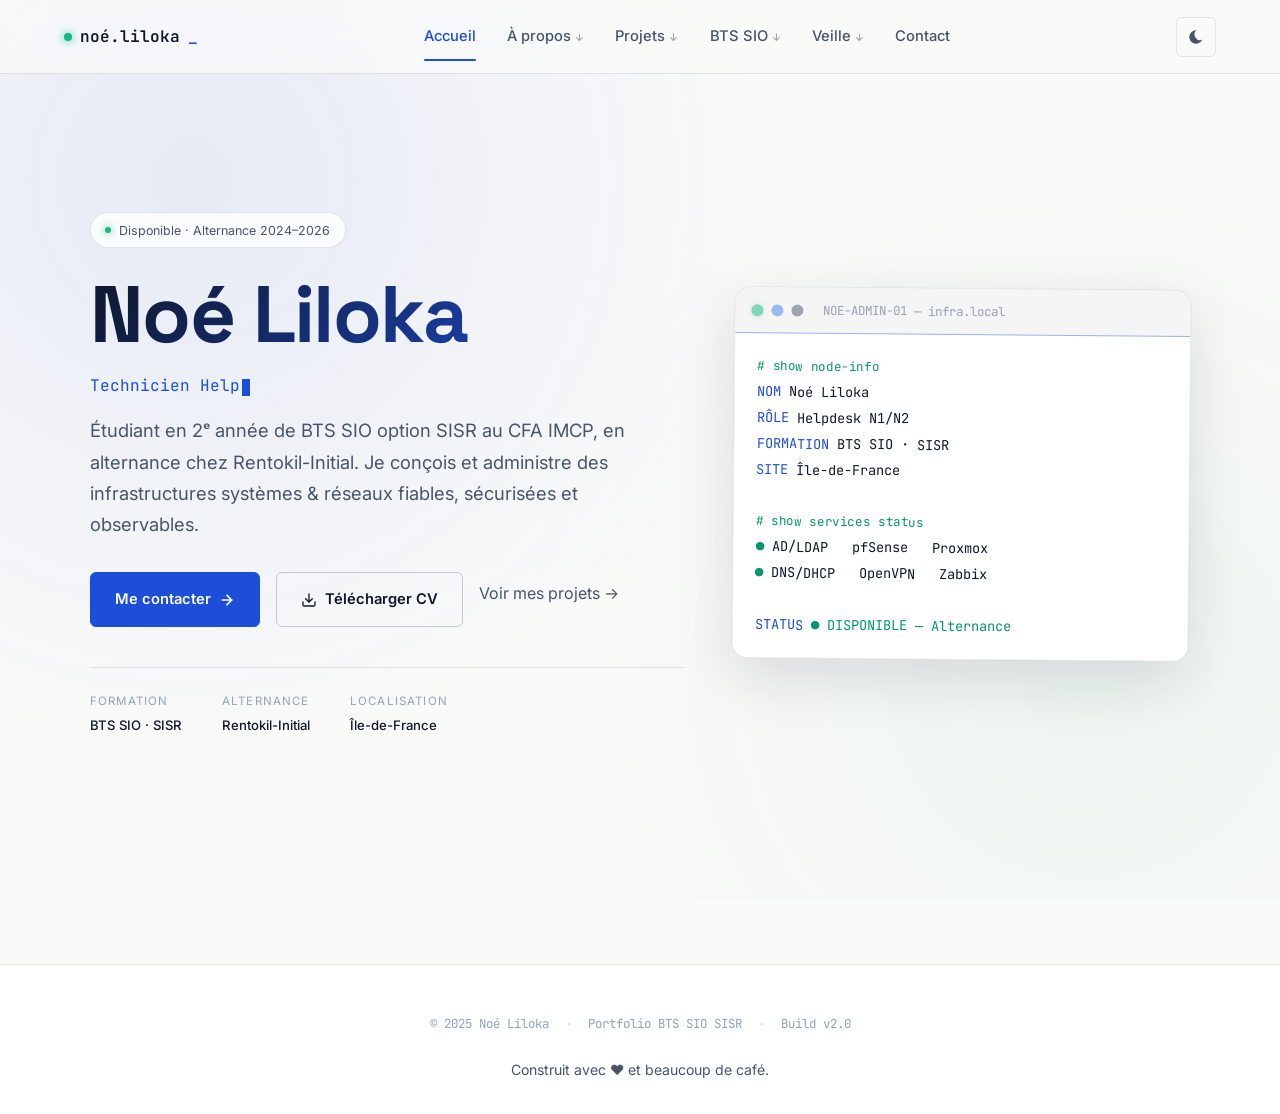
==== commit 71f663d5: "Style : palette enterprise bleu/vert, fond topologie dots, carte héro CLI réseau Co-Authored-By: Cla" ====
--- a/index.html
+++ b/index.html
@@ -105,23 +105,23 @@
                     </div>
                 </div>
 
-                <aside class="hero-card" aria-label="Carte de profil">
+                <aside class="hero-card" aria-label="Panneau de profil réseau">
                     <div class="hero-card-header">
                         <span class="dot"></span><span class="dot"></span><span class="dot"></span>
-                        <span class="filename">~/profile.json</span>
+                        <span class="filename">NOE-ADMIN-01 — infra.local</span>
                     </div>
                     <div class="hero-card-body">
-                        <span class="line"><span class="com">// profil technicien</span></span>
-                        <span class="line">{</span>
-                        <span class="line">&nbsp;&nbsp;<span class="key">"name"</span>: <span class="str">"Noé Liloka"</span>,</span>
-                        <span class="line">&nbsp;&nbsp;<span class="key">"role"</span>: <span class="str">"Helpdesk N1/N2"</span>,</span>
-                        <span class="line">&nbsp;&nbsp;<span class="key">"stack"</span>: [</span>
-                        <span class="line">&nbsp;&nbsp;&nbsp;&nbsp;<span class="str">"AD"</span>, <span class="str">"M365"</span>, <span class="str">"ServiceNow"</span>,</span>
-                        <span class="line">&nbsp;&nbsp;&nbsp;&nbsp;<span class="str">"pfSense"</span>, <span class="str">"Proxmox"</span></span>
-                        <span class="line">&nbsp;&nbsp;],</span>
-                        <span class="line">&nbsp;&nbsp;<span class="key">"focus"</span>: <span class="str">"infrastructure & sécurité"</span>,</span>
-                        <span class="line">&nbsp;&nbsp;<span class="key">"available"</span>: <span class="val">true</span></span>
-                        <span class="line">}</span>
+                        <span class="line"><span class="com"># show node-info</span></span>
+                        <span class="line"><span class="key">NOM      </span><span class="val"> Noé Liloka</span></span>
+                        <span class="line"><span class="key">RÔLE     </span><span class="val"> Helpdesk N1/N2</span></span>
+                        <span class="line"><span class="key">FORMATION</span><span class="val"> BTS SIO · SISR</span></span>
+                        <span class="line"><span class="key">SITE     </span><span class="val"> Île-de-France</span></span>
+                        <span class="line">&nbsp;</span>
+                        <span class="line"><span class="com"># show services status</span></span>
+                        <span class="line"><span class="str">● </span><span class="val">AD/LDAP &nbsp; pfSense &nbsp; Proxmox</span></span>
+                        <span class="line"><span class="str">● </span><span class="val">DNS/DHCP &nbsp; OpenVPN &nbsp; Zabbix</span></span>
+                        <span class="line">&nbsp;</span>
+                        <span class="line"><span class="key">STATUS   </span><span class="str"> ● DISPONIBLE — Alternance</span></span>
                     </div>
                 </aside>
             </div>
--- a/style.css
+++ b/style.css
@@ -1,6 +1,6 @@
 /* =================================================================== */
 /* PORTFOLIO NOÉ LILOKA — Refonte UX/UI                                */
-/* Direction : "Tech Editorial" — typographie expressive + accents néon */
+/* Direction : "Infrastructure & Réseaux" — palette enterprise + clarté */
 /* =================================================================== */
 
 @import url('https://fonts.googleapis.com/css2?family=Space+Grotesk:wght@400;500;600;700&family=JetBrains+Mono:wght@400;500;600&family=Inter:wght@400;500;600&display=swap');
@@ -14,21 +14,21 @@
     --font-body: 'Inter', system-ui, sans-serif;
     --font-mono: 'JetBrains Mono', 'Courier New', monospace;
 
-    /* Couleurs — palette tech */
-    --accent: #38bdf8;            /* cyan principal */
-    --accent-glow: #38bdf855;
-    --accent-2: #f97316;          /* orange — accent secondaire */
-    --accent-2-glow: #f9731622;
-    --success: #22c55e;
-
-    --bg-base: #0a0e1a;
-    --bg-elevated: #111827;
-    --bg-card: rgba(17, 24, 39, 0.6);
-    --bg-card-hover: rgba(17, 24, 39, 0.85);
+    /* Couleurs — palette infrastructure réseau */
+    --accent: #3b82f6;            /* bleu enterprise */
+    --accent-glow: #3b82f630;
+    --accent-2: #10b981;          /* vert status actif */
+    --accent-2-glow: #10b98118;
+    --success: #10b981;
+
+    --bg-base: #0d1526;
+    --bg-elevated: #122040;
+    --bg-card: rgba(14, 28, 54, 0.65);
+    --bg-card-hover: rgba(14, 28, 54, 0.9);
 
     --border: rgba(148, 163, 184, 0.12);
     --border-strong: rgba(148, 163, 184, 0.25);
-    --border-accent: rgba(56, 189, 248, 0.4);
+    --border-accent: rgba(59, 130, 246, 0.4);
 
     --text-primary: #f1f5f9;
     --text-secondary: #94a3b8;
@@ -54,10 +54,10 @@
 /* 2. Mode Clair
 /* =================================================================== */
 body.light-mode {
-    --accent: #0284c7;
-    --accent-glow: #0284c733;
-    --accent-2: #ea580c;
-    --accent-2-glow: #ea580c22;
+    --accent: #1d4ed8;
+    --accent-glow: #1d4ed825;
+    --accent-2: #059669;
+    --accent-2-glow: #05966915;
 
     --bg-base: #fafaf9;
     --bg-elevated: #ffffff;
@@ -66,7 +66,7 @@
 
     --border: rgba(15, 23, 42, 0.1);
     --border-strong: rgba(15, 23, 42, 0.2);
-    --border-accent: rgba(2, 132, 199, 0.4);
+    --border-accent: rgba(29, 78, 216, 0.4);
 
     --text-primary: #0f172a;
     --text-secondary: #475569;
@@ -110,9 +110,8 @@
     position: fixed;
     inset: 0;
     background-image:
-        linear-gradient(var(--grid-color) 1px, transparent 1px),
-        linear-gradient(90deg, var(--grid-color) 1px, transparent 1px);
-    background-size: 50px 50px;
+        radial-gradient(circle, var(--grid-color) 1.5px, transparent 1.5px);
+    background-size: 32px 32px;
     z-index: -2;
     pointer-events: none;
     mask-image: radial-gradient(ellipse at center, black 30%, transparent 80%);
@@ -147,7 +146,6 @@
     width: 0%;
     z-index: 1001;
     transition: width 0.1s linear;
-    box-shadow: 0 0 10px var(--accent-glow);
 }
 
 /* Skip link (accessibilité) */
@@ -220,8 +218,8 @@
     display: inline-flex;
     align-items: center;
     gap: 0.5rem;
-    font-family: var(--font-mono);
-    font-size: 0.8rem;
+    font-family: var(--font-body);
+    font-size: 0.78rem;
     color: var(--accent);
     text-transform: uppercase;
     letter-spacing: 0.15em;
@@ -495,7 +493,7 @@
     background-color: var(--bg-card);
     border: 1px solid var(--border);
     border-radius: 100px;
-    font-family: var(--font-mono);
+    font-family: var(--font-body);
     font-size: 0.78rem;
     color: var(--text-secondary);
     margin-bottom: 1.5rem;
@@ -561,8 +559,8 @@
     gap: 1.5rem 2.5rem;
     padding-top: 1.5rem;
     border-top: 1px solid var(--border);
-    font-family: var(--font-mono);
-    font-size: 0.85rem;
+    font-family: var(--font-body);
+    font-size: 0.82rem;
 }
 
 .hero-meta-item {
@@ -605,8 +603,8 @@
     align-items: center;
     gap: 0.5rem;
     padding: 0.75rem 1rem;
-    background: rgba(0, 0, 0, 0.2);
-    border-bottom: 1px solid var(--border);
+    background: rgba(14, 28, 54, 0.5);
+    border-bottom: 1px solid var(--border-accent);
 }
 
 body.light-mode .hero-card-header {
@@ -620,9 +618,9 @@
     background: var(--text-muted);
     opacity: 0.5;
 }
-.hero-card-header .dot:nth-child(1) { background: #ef4444; }
-.hero-card-header .dot:nth-child(2) { background: #eab308; }
-.hero-card-header .dot:nth-child(3) { background: #22c55e; }
+.hero-card-header .dot:nth-child(1) { background: #10b981; box-shadow: 0 0 6px #10b98166; }
+.hero-card-header .dot:nth-child(2) { background: #3b82f6; }
+.hero-card-header .dot:nth-child(3) { background: #475569; }
 
 .hero-card-header .filename {
     margin-left: 0.75rem;
@@ -640,7 +638,7 @@
 .hero-card-body .key { color: var(--accent); }
 .hero-card-body .val { color: var(--text-primary); }
 .hero-card-body .str { color: var(--accent-2); }
-.hero-card-body .com { color: var(--text-muted); font-style: italic; }
+.hero-card-body .com { color: var(--accent-2); font-size: 0.78rem; letter-spacing: 0.05em; }
 
 /* =================================================================== */
 /* 9. Buttons
@@ -659,12 +657,11 @@
     font-size: 0.92rem;
     cursor: pointer;
     transition: all var(--transition-fast);
-    box-shadow: 0 4px 14px var(--accent-glow);
 }
 
 .btn:hover {
     transform: translateY(-2px);
-    box-shadow: 0 8px 24px var(--accent-glow);
+    box-shadow: 0 4px 16px var(--accent-glow);
     color: var(--bg-base);
 }
 
@@ -792,6 +789,25 @@
     height: 1px;
     background-color: var(--border);
     margin: 1.25rem 0;
+}
+
+.project-card-logo {
+    background: #ffffff;
+    border: 1px solid var(--border);
+    border-radius: var(--radius-sm);
+    padding: 0.6rem 1.25rem;
+    display: inline-flex;
+    align-items: center;
+    justify-content: center;
+    margin-bottom: 1rem;
+    height: 56px;
+    max-width: 200px;
+}
+
+.project-card-logo img {
+    max-height: 34px;
+    max-width: 150px;
+    object-fit: contain;
 }
 
 .project-context {
